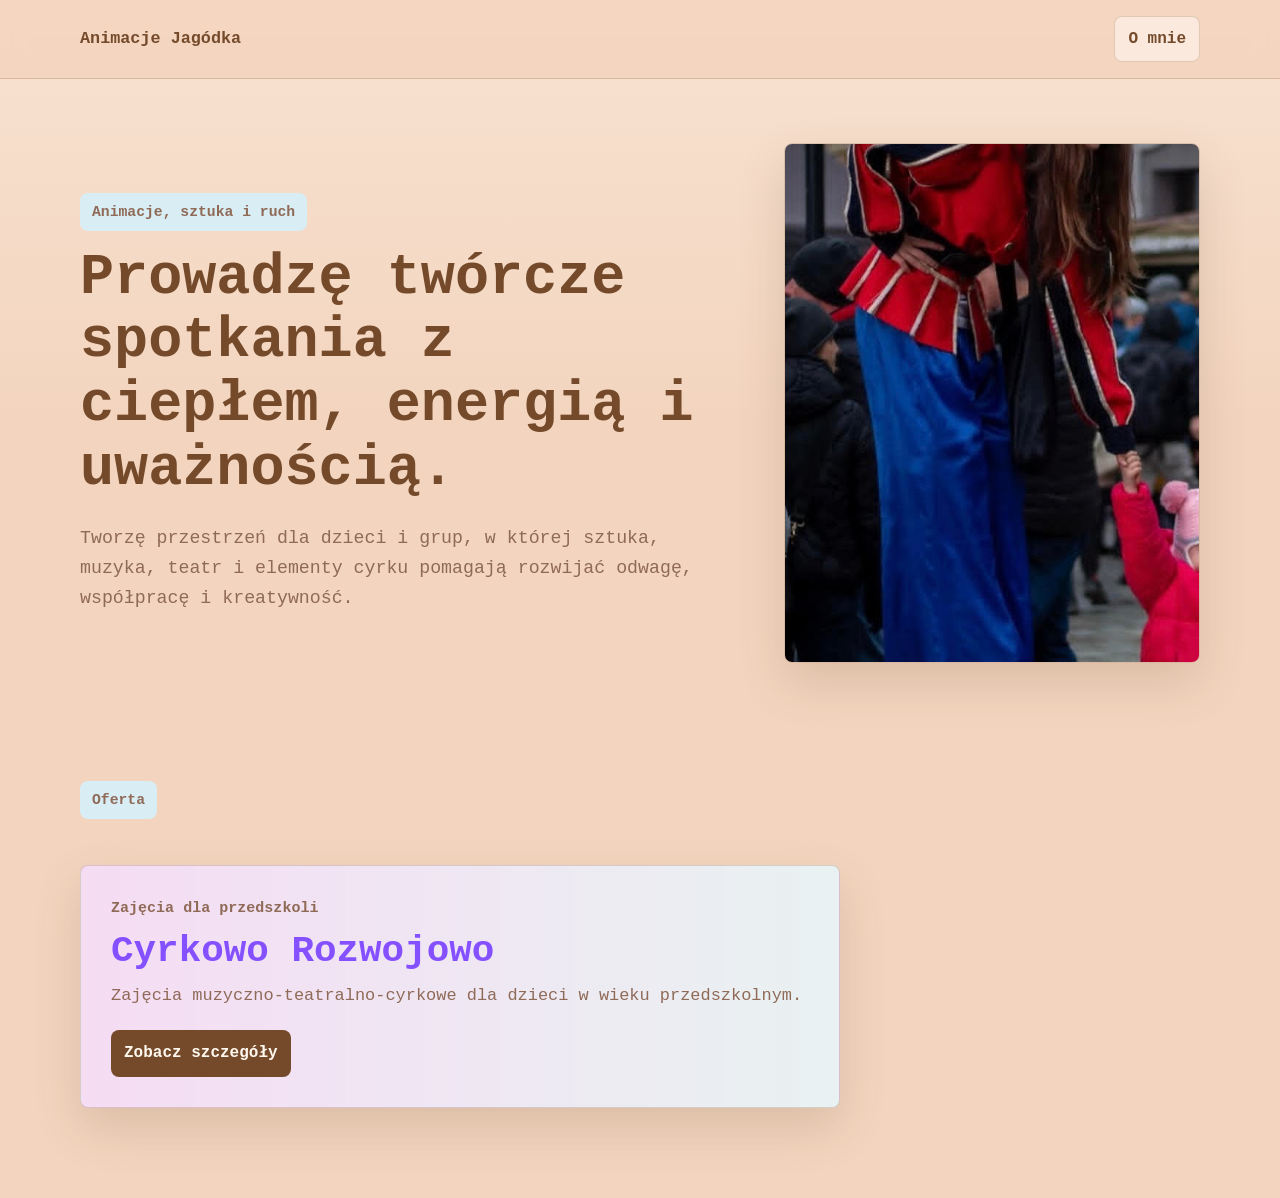
==== index.html @ 951c4614 "wip" ====
<!doctype html>
<html lang="pl">
<head>
  <meta charset="utf-8">
  <meta name="viewport" content="width=device-width, initial-scale=1">
  <title>Animacje Jagódka</title>
  <meta name="description" content="Animacje Jagódka - twórcze animacje, warsztaty arteterapeutyczne i zajęcia Cyrkowo Rozwojowo dla przedszkoli.">
  <link rel="stylesheet" href="css/styles.css">
</head>
<body>
  <header class="site-header">
    <div class="navbar">
      <a class="brand" href="index.html" aria-label="Strona główna Animacje Jagódka">
        <span class="brand-name">Animacje Jagódka</span>
      </a>
      <a class="header-contact" href="o-mnie.html">O mnie</a>
    </div>
  </header>

  <main>
    <section class="intro intro--home" aria-labelledby="home-title">
      <div class="intro-copy">
        <p class="kicker">Animacje, sztuka i ruch</p>
        <h1 id="home-title" class="page-title">Prowadzę twórcze spotkania z ciepłem, energią i uważnością.</h1>
        <p class="lead">
          Tworzę przestrzeń dla dzieci i grup, w której sztuka, muzyka, teatr i elementy cyrku pomagają rozwijać odwagę, współpracę i kreatywność.
        </p>
      </div>

      <figure class="intro-media">
        <img src="assets/jagoda-stasienko.jpg" alt="Jagoda Stasieńko podczas animacji na szczudłach">
      </figure>
    </section>

    <section id="oferta" class="section offer-section" aria-labelledby="offer-title">
      <div class="section-heading">
        <p class="kicker">Oferta</p>
      </div>

      <a class="offer-card" href="cyrkowo-rozwojowo.html" aria-label="Przejdź do strony zajęć Cyrkowo Rozwojowo">
        <span class="offer-card-kicker">Zajęcia dla przedszkoli</span>
        <span class="offer-card-title">Cyrkowo Rozwojowo</span>
        <span class="offer-card-copy">Zajęcia muzyczno-teatralno-cyrkowe dla dzieci w wieku przedszkolnym.</span>
        <span class="offer-card-action">Zobacz szczegóły</span>
      </a>
    </section>
  </main>

</body>
</html>
---- css/styles.css ----
:root {
  --bg: #f3d5bf;
  --bg-deeper: #dfbfa5;
  --paper: #fff8ef;
  --paper-soft: #f8e4d5;
  --text: #744a2b;
  --muted: #8f6a57;
  --line: rgba(127, 85, 52, 0.22);
  --blue-soft: #d9edf4;
  --lavender: #efccf6;
  --sage: #e1e9ca;
  --pink: #d94ead;
  --purple: #8550ff;
  --blue: #4e71f5;
  --coral: #eb6a6d;
  --green: #58c736;
  --orange: #ff711d;
  --shadow: 0 20px 48px rgba(95, 61, 38, 0.16);
  --max-width: 1120px;
}

* {
  box-sizing: border-box;
}

html {
  scroll-behavior: smooth;
}

body {
  margin: 0;
  color: var(--text);
  background:
    linear-gradient(180deg, rgba(255, 248, 239, 0.38), rgba(255, 248, 239, 0) 420px),
    var(--bg);
  font-family: "Courier New", "Liberation Mono", "Nimbus Mono PS", monospace;
  line-height: 1.65;
}

a {
  color: inherit;
  text-decoration: none;
}

img {
  display: block;
  max-width: 100%;
}

.site-header {
  position: sticky;
  top: 0;
  z-index: 10;
  background: rgba(243, 213, 191, 0.92);
  border-bottom: 1px solid var(--line);
  backdrop-filter: blur(12px);
}

.navbar {
  width: min(var(--max-width), calc(100% - 40px));
  min-height: 78px;
  margin: 0 auto;
  display: flex;
  align-items: center;
  justify-content: space-between;
  gap: 28px;
}

.brand {
  display: inline-flex;
  align-items: center;
  gap: 12px;
  min-width: 0;
  font-weight: 700;
}

.brand-name {
  font-size: 1.05rem;
  overflow-wrap: anywhere;
}

.header-contact {
  display: inline-flex;
  align-items: center;
  min-height: 42px;
  padding: 9px 13px;
  border: 1px solid var(--line);
  border-radius: 8px;
  background: rgba(255, 248, 239, 0.58);
  color: var(--text);
  font-weight: 700;
}

.header-contact:hover,
.header-contact:focus-visible,
.header-contact[aria-current="page"] {
  background: var(--blue-soft);
}

main {
  overflow: hidden;
}

.intro,
.section {
  width: min(var(--max-width), calc(100% - 40px));
  margin: 0 auto;
}

.intro {
  padding: 64px 0 56px;
  display: grid;
  grid-template-columns: minmax(0, 1fr) minmax(320px, 0.64fr);
  align-items: center;
  gap: 54px;
}

.intro--offer {
  grid-template-columns: minmax(0, 820px);
}

.contact-hero {
  grid-template-columns: minmax(290px, 0.54fr) minmax(0, 1fr);
}

.kicker {
  display: inline-flex;
  margin: 0 0 16px;
  padding: 7px 12px;
  border-radius: 8px;
  background: var(--blue-soft);
  color: var(--muted);
  font-size: 0.92rem;
  font-weight: 700;
}

.page-title,
.section-title {
  margin: 0;
  color: var(--text);
  font-weight: 700;
  line-height: 1.12;
  letter-spacing: 0;
}

.page-title {
  max-width: 780px;
  font-size: 3.55rem;
}

.page-title--color {
  color: var(--purple);
  text-shadow:
    1px 0 0 var(--pink),
    2px 0 0 var(--orange);
}

.section-title {
  max-width: 760px;
  font-size: 2.35rem;
}

.lead {
  max-width: 720px;
  margin: 22px 0 0;
  color: var(--muted);
  font-size: 1.14rem;
}

.intro-media,
.contact-photo {
  margin: 0;
}

.intro-media img,
.contact-photo img {
  width: 100%;
  border: 1px solid var(--line);
  border-radius: 8px;
  box-shadow: var(--shadow);
  object-fit: cover;
}

.intro-media img {
  aspect-ratio: 4 / 5;
  object-position: 50% 42%;
}

.contact-photo img {
  aspect-ratio: 4 / 5;
  object-position: 50% 39%;
}

.section {
  padding: 62px 0;
}

.section-heading {
  margin-bottom: 30px;
}

.section-heading--center {
  text-align: center;
}

.section-heading--center .section-title {
  margin-inline: auto;
}

.quick-facts,
.contact-links {
  display: flex;
  flex-wrap: wrap;
  gap: 10px;
}

.quick-facts span,
.contact-links a,
.contact-links span {
  display: inline-flex;
  align-items: center;
  min-height: 44px;
  padding: 9px 13px;
  border: 1px solid var(--line);
  border-radius: 8px;
  background: rgba(255, 248, 239, 0.62);
  color: var(--text);
  font-weight: 700;
}

.quick-facts {
  margin-top: 24px;
}

.quick-facts span:nth-child(1) {
  background: var(--lavender);
}

.quick-facts span:nth-child(2) {
  background: var(--sage);
}

.quick-facts span:nth-child(3) {
  background: var(--blue-soft);
}

.offer-section {
  padding-bottom: 90px;
}

.offer-card {
  display: grid;
  gap: 10px;
  max-width: 760px;
  margin: 0;
  padding: 30px;
  border: 1px solid var(--line);
  border-radius: 8px;
  background:
    linear-gradient(90deg, rgba(239, 204, 246, 0.62), rgba(217, 237, 244, 0.58)),
    var(--paper);
  box-shadow: var(--shadow);
  transition: transform 160ms ease, box-shadow 160ms ease;
}

.offer-card:hover,
.offer-card:focus-visible {
  transform: translateY(-3px);
  box-shadow: 0 24px 58px rgba(95, 61, 38, 0.2);
}

.offer-card-kicker {
  color: var(--muted);
  font-size: 0.94rem;
  font-weight: 700;
}

.offer-card-title {
  color: var(--purple);
  font-size: 2.35rem;
  font-weight: 700;
  line-height: 1.1;
}

.offer-card-copy {
  color: var(--muted);
  font-size: 1.06rem;
}

.offer-card-action {
  width: max-content;
  max-width: 100%;
  margin-top: 10px;
  padding: 10px 13px;
  border-radius: 8px;
  background: var(--text);
  color: var(--paper);
  font-weight: 700;
}

.program-grid {
  display: grid;
  grid-template-columns: minmax(0, 1fr) minmax(280px, 0.66fr);
  gap: 30px;
}

.feature-list {
  margin: 0;
  padding: 0;
  display: grid;
  grid-template-columns: repeat(2, minmax(0, 1fr));
  gap: 12px;
  list-style: none;
}

.feature-list li {
  min-height: 54px;
  padding: 12px 16px;
  border-radius: 8px;
  background: var(--lavender);
  color: var(--muted);
  font-size: 1.08rem;
  font-weight: 700;
}

.feature-list li:nth-child(2n) {
  background: var(--blue-soft);
}

.feature-list li:nth-child(3n) {
  background: var(--sage);
}

.note-panel {
  padding: 26px;
  border: 1px solid var(--line);
  border-radius: 8px;
  background: rgba(225, 233, 202, 0.78);
}

.note-panel h3 {
  margin: 0 0 12px;
  font-size: 1.45rem;
}

.note-panel p {
  margin: 0;
  color: var(--muted);
}

.benefits-grid {
  display: grid;
  grid-template-columns: repeat(2, minmax(0, 1fr));
  gap: 18px;
}

.benefit-card,
.cv-card {
  border: 1px solid var(--line);
  border-radius: 8px;
  background: rgba(255, 248, 239, 0.64);
  box-shadow: 0 14px 34px rgba(95, 61, 38, 0.08);
}

.benefit-card {
  padding: 24px;
}

.benefit-number {
  width: 38px;
  height: 38px;
  display: inline-flex;
  align-items: center;
  justify-content: center;
  margin-bottom: 14px;
  border-radius: 8px;
  color: #fff;
  background: var(--text);
  font-weight: 700;
}

.benefit-card h3,
.cv-card h3 {
  margin: 0;
  font-size: 1.32rem;
  line-height: 1.25;
}

.benefit-card p {
  margin: 12px 0 0;
  color: var(--muted);
}

.benefit-card--pink .benefit-number {
  background: var(--pink);
}

.benefit-card--purple .benefit-number {
  background: var(--purple);
}

.benefit-card--blue .benefit-number {
  background: var(--blue);
}

.benefit-card--coral .benefit-number {
  background: var(--coral);
}

.benefit-card--green .benefit-number {
  background: var(--green);
}

.benefit-card--orange .benefit-number {
  background: var(--orange);
}

.contact-links {
  margin-top: 26px;
}

.contact-links a,
.contact-links span {
  max-width: 100%;
  overflow-wrap: anywhere;
}

.cv-grid {
  display: grid;
  grid-template-columns: repeat(3, minmax(0, 1fr));
  gap: 18px;
}

.cv-card {
  padding: 24px;
}

.cv-card ul {
  margin: 16px 0 0;
  padding-left: 22px;
  color: var(--muted);
}

.cv-card li + li {
  margin-top: 10px;
}

@media (max-width: 900px) {
  .intro,
  .contact-hero,
  .program-grid,
  .cv-grid {
    grid-template-columns: 1fr;
  }

  .page-title {
    font-size: 2.85rem;
  }

  .section-title {
    font-size: 2rem;
  }

  .intro-media img,
  .contact-photo img {
    max-height: 560px;
  }
}

@media (max-width: 680px) {
  .navbar {
    width: min(var(--max-width), calc(100% - 28px));
    min-height: auto;
    padding: 14px 0;
    align-items: center;
    gap: 12px;
  }

  .intro,
  .section {
    width: min(var(--max-width), calc(100% - 28px));
  }

  .intro {
    padding: 42px 0 38px;
    gap: 28px;
  }

  .section {
    padding: 46px 0;
  }

  .page-title {
    font-size: 2.25rem;
  }

  .section-title,
  .offer-card-title {
    font-size: 1.75rem;
  }

  .lead {
    font-size: 1rem;
  }

  .offer-card,
  .benefit-card,
  .cv-card,
  .note-panel {
    padding: 20px;
  }

  .feature-list,
  .benefits-grid {
    grid-template-columns: 1fr;
  }
}
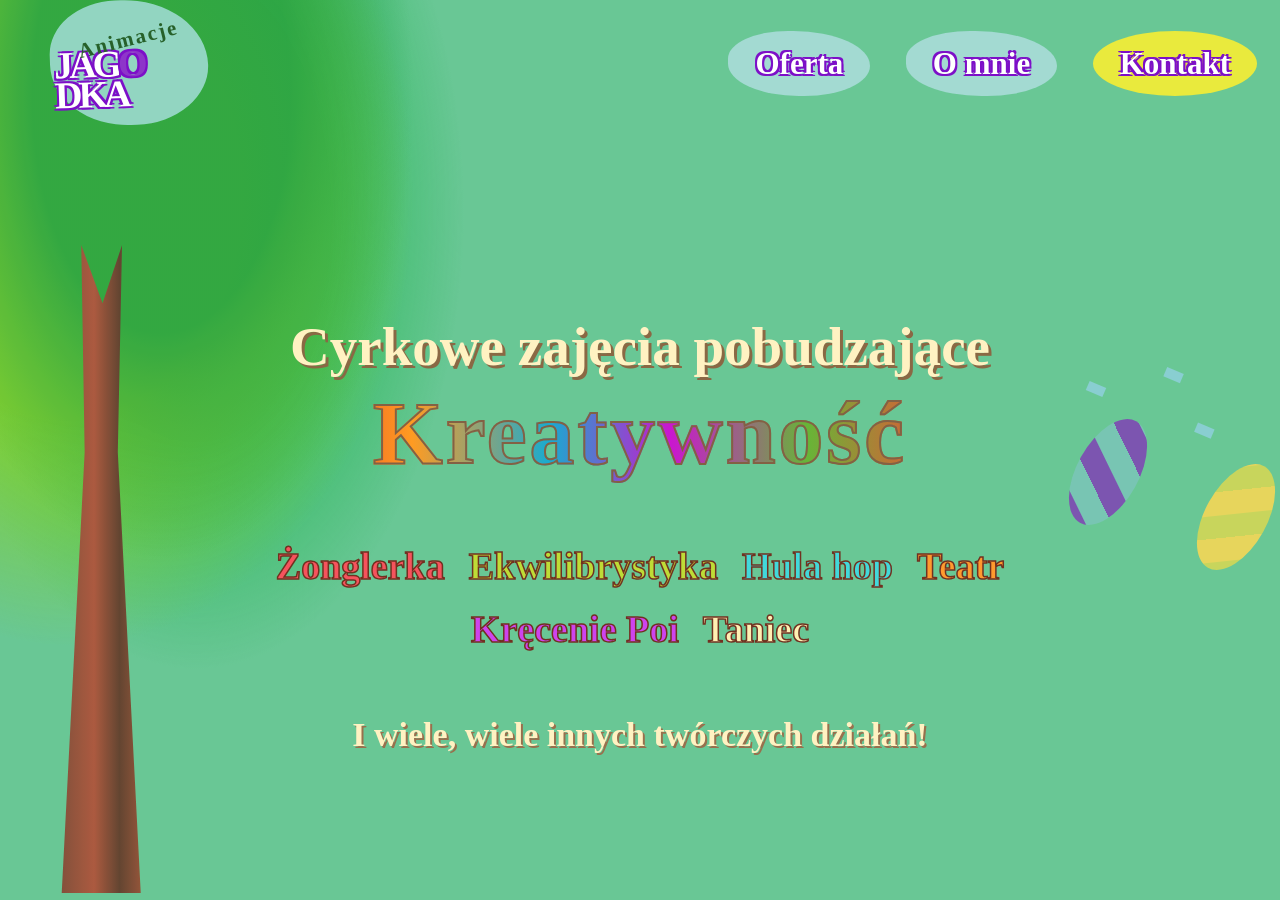
==== commit 3b6eecaa: "updates" ====
--- a/index.html
+++ b/index.html
@@ -1,50 +1,29 @@
 <!doctype html>
 <html lang="pl">
 <head>
-  <meta charset="utf-8">
-  <meta name="viewport" content="width=device-width, initial-scale=1">
-  <title>Animacje Jagódka</title>
-  <meta name="description" content="Animacje Jagódka - twórcze animacje, warsztaty arteterapeutyczne i zajęcia Cyrkowo Rozwojowo dla przedszkoli.">
-  <link rel="stylesheet" href="css/styles.css">
+    <meta charset="utf-8">
+    <meta name="viewport" content="width=device-width,initial-scale=1">
+    <title>Animacje Jagódka</title>
+    <meta name="description" content="Cyrkowe zajęcia pobudzające kreatywność dzieci.">
+    <link rel="stylesheet" href="css/styles.css">
+    <script src="js/site-header.js" defer></script>
 </head>
-<body>
-  <header class="site-header">
-    <div class="navbar">
-      <a class="brand" href="index.html" aria-label="Strona główna Animacje Jagódka">
-        <span class="brand-name">Animacje Jagódka</span>
-      </a>
-      <a class="header-contact" href="o-mnie.html">O mnie</a>
-    </div>
-  </header>
-
-  <main>
-    <section class="intro intro--home" aria-labelledby="home-title">
-      <div class="intro-copy">
-        <p class="kicker">Animacje, sztuka i ruch</p>
-        <h1 id="home-title" class="page-title">Prowadzę twórcze spotkania z ciepłem, energią i uważnością.</h1>
-        <p class="lead">
-          Tworzę przestrzeń dla dzieci i grup, w której sztuka, muzyka, teatr i elementy cyrku pomagają rozwijać odwagę, współpracę i kreatywność.
-        </p>
-      </div>
-
-      <figure class="intro-media">
-        <img src="assets/jagoda-stasienko.jpg" alt="Jagoda Stasieńko podczas animacji na szczudłach">
-      </figure>
-    </section>
-
-    <section id="oferta" class="section offer-section" aria-labelledby="offer-title">
-      <div class="section-heading">
-        <p class="kicker">Oferta</p>
-      </div>
-
-      <a class="offer-card" href="cyrkowo-rozwojowo.html" aria-label="Przejdź do strony zajęć Cyrkowo Rozwojowo">
-        <span class="offer-card-kicker">Zajęcia dla przedszkoli</span>
-        <span class="offer-card-title">Cyrkowo Rozwojowo</span>
-        <span class="offer-card-copy">Zajęcia muzyczno-teatralno-cyrkowe dla dzieci w wieku przedszkolnym.</span>
-        <span class="offer-card-action">Zobacz szczegóły</span>
-      </a>
-    </section>
-  </main>
-
+<body class="home-page">
+<site-header current="home"></site-header>
+<main class="home-hero">
+    <div class="tree" aria-hidden="true"><span></span></div>
+    <div class="home-copy"><p class="home-eyebrow">Cyrkowe zajęcia pobudzające</p>
+        <h1>Kreatywność</h1>
+        <ul class="home-skills" aria-label="Przykładowe aktywności">
+            <li>Żonglerka</li>
+            <li>Ekwilibrystyka</li>
+            <li>Hula hop</li>
+            <li>Teatr</li>
+            <li>Kręcenie Poi</li>
+            <li>Taniec</li>
+        </ul>
+        <p class="home-more">I wiele, wiele innych twórczych działań!</p></div>
+    <div class="juggling" aria-hidden="true"><i></i><i></i><b></b></div>
+</main>
 </body>
 </html>
--- a/css/styles.css
+++ b/css/styles.css
@@ -1,517 +1,9 @@
-:root {
-  --bg: #f3d5bf;
-  --bg-deeper: #dfbfa5;
-  --paper: #fff8ef;
-  --paper-soft: #f8e4d5;
-  --text: #744a2b;
-  --muted: #8f6a57;
-  --line: rgba(127, 85, 52, 0.22);
-  --blue-soft: #d9edf4;
-  --lavender: #efccf6;
-  --sage: #e1e9ca;
-  --pink: #d94ead;
-  --purple: #8550ff;
-  --blue: #4e71f5;
-  --coral: #eb6a6d;
-  --green: #58c736;
-  --orange: #ff711d;
-  --shadow: 0 20px 48px rgba(95, 61, 38, 0.16);
-  --max-width: 1120px;
-}
-
-* {
-  box-sizing: border-box;
-}
-
-html {
-  scroll-behavior: smooth;
-}
-
-body {
-  margin: 0;
-  color: var(--text);
-  background:
-    linear-gradient(180deg, rgba(255, 248, 239, 0.38), rgba(255, 248, 239, 0) 420px),
-    var(--bg);
-  font-family: "Courier New", "Liberation Mono", "Nimbus Mono PS", monospace;
-  line-height: 1.65;
-}
-
-a {
-  color: inherit;
-  text-decoration: none;
-}
-
-img {
-  display: block;
-  max-width: 100%;
-}
-
-.site-header {
-  position: sticky;
-  top: 0;
-  z-index: 10;
-  background: rgba(243, 213, 191, 0.92);
-  border-bottom: 1px solid var(--line);
-  backdrop-filter: blur(12px);
-}
-
-.navbar {
-  width: min(var(--max-width), calc(100% - 40px));
-  min-height: 78px;
-  margin: 0 auto;
-  display: flex;
-  align-items: center;
-  justify-content: space-between;
-  gap: 28px;
-}
-
-.brand {
-  display: inline-flex;
-  align-items: center;
-  gap: 12px;
-  min-width: 0;
-  font-weight: 700;
-}
-
-.brand-name {
-  font-size: 1.05rem;
-  overflow-wrap: anywhere;
-}
-
-.header-contact {
-  display: inline-flex;
-  align-items: center;
-  min-height: 42px;
-  padding: 9px 13px;
-  border: 1px solid var(--line);
-  border-radius: 8px;
-  background: rgba(255, 248, 239, 0.58);
-  color: var(--text);
-  font-weight: 700;
-}
-
-.header-contact:hover,
-.header-contact:focus-visible,
-.header-contact[aria-current="page"] {
-  background: var(--blue-soft);
-}
-
-main {
-  overflow: hidden;
-}
-
-.intro,
-.section {
-  width: min(var(--max-width), calc(100% - 40px));
-  margin: 0 auto;
-}
-
-.intro {
-  padding: 64px 0 56px;
-  display: grid;
-  grid-template-columns: minmax(0, 1fr) minmax(320px, 0.64fr);
-  align-items: center;
-  gap: 54px;
-}
-
-.intro--offer {
-  grid-template-columns: minmax(0, 820px);
-}
-
-.contact-hero {
-  grid-template-columns: minmax(290px, 0.54fr) minmax(0, 1fr);
-}
-
-.kicker {
-  display: inline-flex;
-  margin: 0 0 16px;
-  padding: 7px 12px;
-  border-radius: 8px;
-  background: var(--blue-soft);
-  color: var(--muted);
-  font-size: 0.92rem;
-  font-weight: 700;
-}
-
-.page-title,
-.section-title {
-  margin: 0;
-  color: var(--text);
-  font-weight: 700;
-  line-height: 1.12;
-  letter-spacing: 0;
-}
-
-.page-title {
-  max-width: 780px;
-  font-size: 3.55rem;
-}
-
-.page-title--color {
-  color: var(--purple);
-  text-shadow:
-    1px 0 0 var(--pink),
-    2px 0 0 var(--orange);
-}
-
-.section-title {
-  max-width: 760px;
-  font-size: 2.35rem;
-}
-
-.lead {
-  max-width: 720px;
-  margin: 22px 0 0;
-  color: var(--muted);
-  font-size: 1.14rem;
-}
-
-.intro-media,
-.contact-photo {
-  margin: 0;
-}
-
-.intro-media img,
-.contact-photo img {
-  width: 100%;
-  border: 1px solid var(--line);
-  border-radius: 8px;
-  box-shadow: var(--shadow);
-  object-fit: cover;
-}
-
-.intro-media img {
-  aspect-ratio: 4 / 5;
-  object-position: 50% 42%;
-}
-
-.contact-photo img {
-  aspect-ratio: 4 / 5;
-  object-position: 50% 39%;
-}
-
-.section {
-  padding: 62px 0;
-}
-
-.section-heading {
-  margin-bottom: 30px;
-}
-
-.section-heading--center {
-  text-align: center;
-}
-
-.section-heading--center .section-title {
-  margin-inline: auto;
-}
-
-.quick-facts,
-.contact-links {
-  display: flex;
-  flex-wrap: wrap;
-  gap: 10px;
-}
-
-.quick-facts span,
-.contact-links a,
-.contact-links span {
-  display: inline-flex;
-  align-items: center;
-  min-height: 44px;
-  padding: 9px 13px;
-  border: 1px solid var(--line);
-  border-radius: 8px;
-  background: rgba(255, 248, 239, 0.62);
-  color: var(--text);
-  font-weight: 700;
-}
-
-.quick-facts {
-  margin-top: 24px;
-}
-
-.quick-facts span:nth-child(1) {
-  background: var(--lavender);
-}
-
-.quick-facts span:nth-child(2) {
-  background: var(--sage);
-}
-
-.quick-facts span:nth-child(3) {
-  background: var(--blue-soft);
-}
-
-.offer-section {
-  padding-bottom: 90px;
-}
-
-.offer-card {
-  display: grid;
-  gap: 10px;
-  max-width: 760px;
-  margin: 0;
-  padding: 30px;
-  border: 1px solid var(--line);
-  border-radius: 8px;
-  background:
-    linear-gradient(90deg, rgba(239, 204, 246, 0.62), rgba(217, 237, 244, 0.58)),
-    var(--paper);
-  box-shadow: var(--shadow);
-  transition: transform 160ms ease, box-shadow 160ms ease;
-}
-
-.offer-card:hover,
-.offer-card:focus-visible {
-  transform: translateY(-3px);
-  box-shadow: 0 24px 58px rgba(95, 61, 38, 0.2);
-}
-
-.offer-card-kicker {
-  color: var(--muted);
-  font-size: 0.94rem;
-  font-weight: 700;
-}
-
-.offer-card-title {
-  color: var(--purple);
-  font-size: 2.35rem;
-  font-weight: 700;
-  line-height: 1.1;
-}
-
-.offer-card-copy {
-  color: var(--muted);
-  font-size: 1.06rem;
-}
-
-.offer-card-action {
-  width: max-content;
-  max-width: 100%;
-  margin-top: 10px;
-  padding: 10px 13px;
-  border-radius: 8px;
-  background: var(--text);
-  color: var(--paper);
-  font-weight: 700;
-}
-
-.program-grid {
-  display: grid;
-  grid-template-columns: minmax(0, 1fr) minmax(280px, 0.66fr);
-  gap: 30px;
-}
-
-.feature-list {
-  margin: 0;
-  padding: 0;
-  display: grid;
-  grid-template-columns: repeat(2, minmax(0, 1fr));
-  gap: 12px;
-  list-style: none;
-}
-
-.feature-list li {
-  min-height: 54px;
-  padding: 12px 16px;
-  border-radius: 8px;
-  background: var(--lavender);
-  color: var(--muted);
-  font-size: 1.08rem;
-  font-weight: 700;
-}
-
-.feature-list li:nth-child(2n) {
-  background: var(--blue-soft);
-}
-
-.feature-list li:nth-child(3n) {
-  background: var(--sage);
-}
-
-.note-panel {
-  padding: 26px;
-  border: 1px solid var(--line);
-  border-radius: 8px;
-  background: rgba(225, 233, 202, 0.78);
-}
-
-.note-panel h3 {
-  margin: 0 0 12px;
-  font-size: 1.45rem;
-}
-
-.note-panel p {
-  margin: 0;
-  color: var(--muted);
-}
-
-.benefits-grid {
-  display: grid;
-  grid-template-columns: repeat(2, minmax(0, 1fr));
-  gap: 18px;
-}
-
-.benefit-card,
-.cv-card {
-  border: 1px solid var(--line);
-  border-radius: 8px;
-  background: rgba(255, 248, 239, 0.64);
-  box-shadow: 0 14px 34px rgba(95, 61, 38, 0.08);
-}
-
-.benefit-card {
-  padding: 24px;
-}
-
-.benefit-number {
-  width: 38px;
-  height: 38px;
-  display: inline-flex;
-  align-items: center;
-  justify-content: center;
-  margin-bottom: 14px;
-  border-radius: 8px;
-  color: #fff;
-  background: var(--text);
-  font-weight: 700;
-}
-
-.benefit-card h3,
-.cv-card h3 {
-  margin: 0;
-  font-size: 1.32rem;
-  line-height: 1.25;
-}
-
-.benefit-card p {
-  margin: 12px 0 0;
-  color: var(--muted);
-}
-
-.benefit-card--pink .benefit-number {
-  background: var(--pink);
-}
-
-.benefit-card--purple .benefit-number {
-  background: var(--purple);
-}
-
-.benefit-card--blue .benefit-number {
-  background: var(--blue);
-}
-
-.benefit-card--coral .benefit-number {
-  background: var(--coral);
-}
-
-.benefit-card--green .benefit-number {
-  background: var(--green);
-}
-
-.benefit-card--orange .benefit-number {
-  background: var(--orange);
-}
-
-.contact-links {
-  margin-top: 26px;
-}
-
-.contact-links a,
-.contact-links span {
-  max-width: 100%;
-  overflow-wrap: anywhere;
-}
-
-.cv-grid {
-  display: grid;
-  grid-template-columns: repeat(3, minmax(0, 1fr));
-  gap: 18px;
-}
-
-.cv-card {
-  padding: 24px;
-}
-
-.cv-card ul {
-  margin: 16px 0 0;
-  padding-left: 22px;
-  color: var(--muted);
-}
-
-.cv-card li + li {
-  margin-top: 10px;
-}
-
-@media (max-width: 900px) {
-  .intro,
-  .contact-hero,
-  .program-grid,
-  .cv-grid {
-    grid-template-columns: 1fr;
-  }
-
-  .page-title {
-    font-size: 2.85rem;
-  }
-
-  .section-title {
-    font-size: 2rem;
-  }
-
-  .intro-media img,
-  .contact-photo img {
-    max-height: 560px;
-  }
-}
-
-@media (max-width: 680px) {
-  .navbar {
-    width: min(var(--max-width), calc(100% - 28px));
-    min-height: auto;
-    padding: 14px 0;
-    align-items: center;
-    gap: 12px;
-  }
-
-  .intro,
-  .section {
-    width: min(var(--max-width), calc(100% - 28px));
-  }
-
-  .intro {
-    padding: 42px 0 38px;
-    gap: 28px;
-  }
-
-  .section {
-    padding: 46px 0;
-  }
-
-  .page-title {
-    font-size: 2.25rem;
-  }
-
-  .section-title,
-  .offer-card-title {
-    font-size: 1.75rem;
-  }
-
-  .lead {
-    font-size: 1rem;
-  }
-
-  .offer-card,
-  .benefit-card,
-  .cv-card,
-  .note-panel {
-    padding: 20px;
-  }
-
-  .feature-list,
-  .benefits-grid {
-    grid-template-columns: 1fr;
-  }
-}
+:root{--green:#69c795;--orange:#ffc263;--red:#ef4a2f;--cream:#fff2c2;--purple:#7d0fc8;--blue:#167ebd;--ink:#5b351d}*{box-sizing:border-box}html{scroll-behavior:smooth}body{margin:0;font-family:"Comic Sans MS","Comic Sans",cursive;color:#fff;background:var(--green)}a{color:inherit;text-decoration:none}
+.site-header{position:absolute;inset:0 0 auto;z-index:5;height:150px;pointer-events:none}.navbar{width:min(1180px,100% - 32px);margin:auto;display:flex;justify-content:space-between;align-items:flex-start;gap:40px;pointer-events:auto}.brand{width:158px;height:125px;padding:25px 4px 10px;display:flex;flex-direction:column;align-items:center;justify-content:center;border-radius:44% 56% 48% 52%;background:rgba(168,224,221,.82);color:#fff;font:700 38px/.8 "Comic Sans MS",cursive;letter-spacing:-4px;text-shadow:-2px -2px 0 var(--purple),2px -2px 0 var(--purple),-2px 2px 0 var(--purple),2px 2px 0 var(--purple);transform:rotate(-2deg)}.brand-small{color:#27612a;font-size:21px;letter-spacing:2px;text-shadow:none;transform:rotate(-12deg)}.brand>span:last-child>span{display:inline-block;color:#8d36c9}.nav-links{display:flex;gap:clamp(34px,7vw,92px);padding-top:48px}.nav-links a{position:relative;z-index:0;color:#fff;font-size:31px;font-weight:700;line-height:1;text-shadow:-2px -2px 0 var(--purple),2px -2px 0 var(--purple),-2px 2px 0 var(--purple),2px 2px 0 var(--purple)}.nav-links a:before{content:"";position:absolute;z-index:-1;inset:-17px -27px;background:#addddd;opacity:.85;border-radius:44% 56% 48% 52%}.nav-links a:last-child:before{background:#fff02e;border-radius:50%}.nav-links a[aria-current=page]{color:#fff59b}
+.home-hero{position:relative;min-height:100vh;overflow:hidden;padding-top:280px}.home-copy{position:relative;z-index:2;width:min(760px,100% - 260px);margin:0 auto;text-align:center}.home-eyebrow{margin:34px 0 4px;color:var(--cream);font-size:clamp(32px,4.3vw,58px);line-height:1.2;font-weight:700;text-shadow:3px 3px #8a6844}.home-copy h1{margin:0;font-size:clamp(55px,7vw,92px);line-height:1.1;letter-spacing:3px;background:linear-gradient(90deg,#e84426 5%,#ff9b22 20%,#19abd0 38%,#ca16d0 54%,#67b537 72%,#f04c35 90%);-webkit-background-clip:text;color:transparent;-webkit-text-stroke:2px #836144}.home-skills{margin:63px auto 0;padding:0;display:flex;flex-wrap:wrap;justify-content:center;gap:22px 24px;list-style:none;font-size:clamp(23px,3vw,38px);line-height:1.1;font-weight:700}.home-skills li{color:#f6535d;-webkit-text-stroke:1.5px #713120}.home-skills li:nth-child(2){color:#bedc36}.home-skills li:nth-child(3){color:#42d8da}.home-skills li:nth-child(4){color:#ff9a2e}.home-skills li:nth-child(5){color:#ce43ee}.home-skills li:nth-child(6){color:#fff0b3}.home-more{margin:65px 0 30px;color:var(--cream);font-size:clamp(21px,2.7vw,34px);font-weight:700;text-shadow:2px 2px #98704d}.tree{position:absolute;inset:-40px auto 0 0;width:45%;height:100%;background:radial-gradient(ellipse at 28% 15%,rgba(31,157,60,.85) 0 22%,transparent 43%),radial-gradient(ellipse at 12% 26%,#85d126 0 24%,transparent 48%),radial-gradient(ellipse at 34% 28%,#2eb85b 0 25%,transparent 50%);opacity:.9}.tree span{position:absolute;left:60px;top:285px;width:85px;height:72%;background:linear-gradient(90deg,#854432,#b44f37 40%,#633827 70%,#a24c32);clip-path:polygon(25% 0,50% 9%,73% 0,68% 32%,95% 100%,2% 100%,29% 32%)}.juggling{position:absolute;right:1%;top:46%;width:190px;height:260px}.juggling i{position:absolute;width:62px;height:116px;border-radius:50%;background:repeating-linear-gradient(35deg,#7c55b0 0 22px,#78c5b3 23px 46px);transform:rotate(29deg)}.juggling i:nth-child(2){right:0;top:45px;background:repeating-linear-gradient(-35deg,#c8d55c 0 22px,#e7d55c 23px 46px)}.juggling b{position:absolute;width:18px;height:10px;background:#89ced1;transform:rotate(23deg);top:-30px;left:10px;box-shadow:66px -43px 0 #89ced1,116px -4px 0 #89ced1}
+.about-layout{min-height:100vh;display:grid;grid-template-columns:41% 59%;background:var(--red)}.about-photo{min-height:100vh;background:url('../assets/jagoda-stasienko.jpg') center/cover no-repeat}.about-copy{min-height:100vh;padding:55px max(38px,8vw) 45px;display:flex;flex-direction:column;align-items:center;justify-content:center;text-align:center}.about-copy h1,.contact-content h1{margin:0 0 24px;color:#fff;font-size:clamp(35px,5vw,55px);text-shadow:-2px -2px 0 #173f8e,2px -2px 0 #173f8e,-2px 2px 0 #173f8e,2px 2px 0 #173f8e}.about-copy p{max-width:590px;margin:0;font-size:clamp(18px,2vw,27px);font-weight:700;line-height:1.47}.doodles{position:relative;overflow:hidden}.doodles:before,.doodles:after{content:"◎";position:absolute;color:rgba(167,222,230,.85);font-size:92px;line-height:1}.doodles:before{top:12px;right:7px;transform:rotate(18deg)}.doodles:after{left:7px;bottom:4px;color:rgba(255,176,132,.7);transform:rotate(-18deg)}
+.offer-page,.contact-page{background:var(--orange)}.offer-content{max-width:700px;min-height:100vh;margin:auto;padding:42px 13px 30px;text-align:center}.offer-heading p{margin:0;color:#fff;font-size:28px;line-height:.9;text-shadow:-1.5px -1.5px var(--purple),1.5px 1.5px var(--purple)}.offer-heading p span{font-size:22px}.offer-heading h1{margin:38px 0 30px;color:#f78a90;font-size:36px;font-weight:400;letter-spacing:2px;-webkit-text-stroke:1.5px var(--purple)}.offer-details h2,.benefits>h2{margin:23px 0 2px;color:var(--purple);font-size:23px;text-align:left}.offer-details p{margin:0;font-size:17px;font-weight:700;line-height:1.45}.benefits{margin:35px -13px -30px;padding:1px 13px 20px;background:rgba(255,190,85,.75)}.benefits>h3{margin:7px 0 17px;color:#2678dc;font-size:35px;text-align:left;-webkit-text-stroke:1px var(--purple)}.benefits>h3 span{color:#ff6689}.benefits>p{margin:0 auto 26px;max-width:640px;font-size:16px;font-weight:700;line-height:1.45}.benefits ol{margin:0;padding:0;list-style:none;counter-reset:points;text-align:left}.benefits li{counter-increment:points;margin:0 0 18px}.benefits h4{display:inline-block;margin:0;padding:1px 5px;border-radius:4px;background:#e756a5;color:#fff;font-size:17px;line-height:1.2}.benefits h4:before{content:counter(points) ". "}.benefits li:nth-child(2) h4{background:#7852ef}.benefits li:nth-child(3) h4{background:#4f77f2}.benefits li:nth-child(4) h4{background:#e76e89}.benefits li:nth-child(5) h4{background:#2bb6cc}.benefits li p{margin:8px 20px 0;color:#79512d;font-size:14px;font-weight:700;text-align:center}
+.contact-content{position:relative;min-height:100vh;padding:110px max(9vw,35px)}.contact-content h1{width:max-content;margin:0 0 48px;font-size:54px}.contact-content address{display:grid;gap:25px;font:normal 700 clamp(20px,3vw,31px)/1.2 Arial,sans-serif;color:#111}.contact-content address a{width:max-content;max-width:75%;text-shadow:1px 1px #fff}.contact-content address span{color:#fff;font:44px/.5 "Comic Sans MS",cursive;text-shadow:1px 1px #4ebadb;vertical-align:-6px}.flowers{position:absolute;right:8%;bottom:13%;width:160px;height:135px;border-bottom:13px solid #73bf10;transform:rotate(8deg)}.flowers i{position:absolute;bottom:0;left:45px;width:11px;height:90px;background:#71c20a;transform:rotate(-16deg)}.flowers i:before{content:"✿";position:absolute;top:-40px;left:-28px;color:#c64d59;font:68px/1 sans-serif}.flowers i:last-child{left:104px;height:68px;transform:rotate(14deg)}.flowers i:last-child:before{color:#d65ecf;font-size:50px}
+@media (min-width:701px){.about-page .site-header,.offer-page .site-header,.contact-page .site-header{position:fixed;transform:translateY(-200px);transition:transform .2s}.about-page .site-header:focus-within,.offer-page .site-header:focus-within,.contact-page .site-header:focus-within{transform:none}}
+@media (max-width:700px){.site-header{position:relative;height:auto;background:rgba(76,177,126,.95)}.navbar{width:100%;padding:8px 12px;align-items:center}.brand{width:auto;height:auto;padding:0;background:none;border-radius:0;font-size:22px;line-height:1;letter-spacing:-2px}.brand-small{display:none}.nav-links{gap:15px;padding:0}.nav-links a{font-size:17px;text-shadow:-1px -1px 0 var(--purple),1px 1px 0 var(--purple)}.nav-links a:before{display:none}.home-hero{min-height:calc(100vh - 50px);padding-top:170px}.home-copy{width:calc(100% - 34px)}.home-skills{margin-top:42px}.home-more{margin-top:48px}.tree{width:55%;opacity:.48}.tree span{left:18px;top:230px;width:58px}.juggling{opacity:.5;right:-80px}.about-layout{grid-template-columns:41% 59%;min-height:calc(100vh - 50px)}.about-photo,.about-copy{min-height:calc(100vh - 50px)}.about-copy{padding:30px 18px}.about-copy h1{margin-bottom:18px}.about-copy p{font-size:clamp(13px,3.2vw,20px)}.offer-content{padding-top:20px}.contact-content{min-height:calc(100vh - 50px);padding-top:55px}.contact-content address a{max-width:100%}}
+@media (max-width:460px){.navbar{gap:8px}.nav-links{gap:9px}.nav-links a{font-size:14px}.about-layout{display:block}.about-photo{min-height:74vh;background-position:center}.about-copy{min-height:auto;padding:40px 24px 50px}.about-copy p{font-size:17px}.offer-heading h1{font-size:29px}.offer-details h2,.benefits>h2{font-size:19px}.offer-details p{font-size:14px}.benefits>h3{font-size:27px}.contact-content{padding-inline:22px}.contact-content h1{font-size:43px}.contact-content address{font-size:18px}.flowers{opacity:.75;right:4%;bottom:10%}}
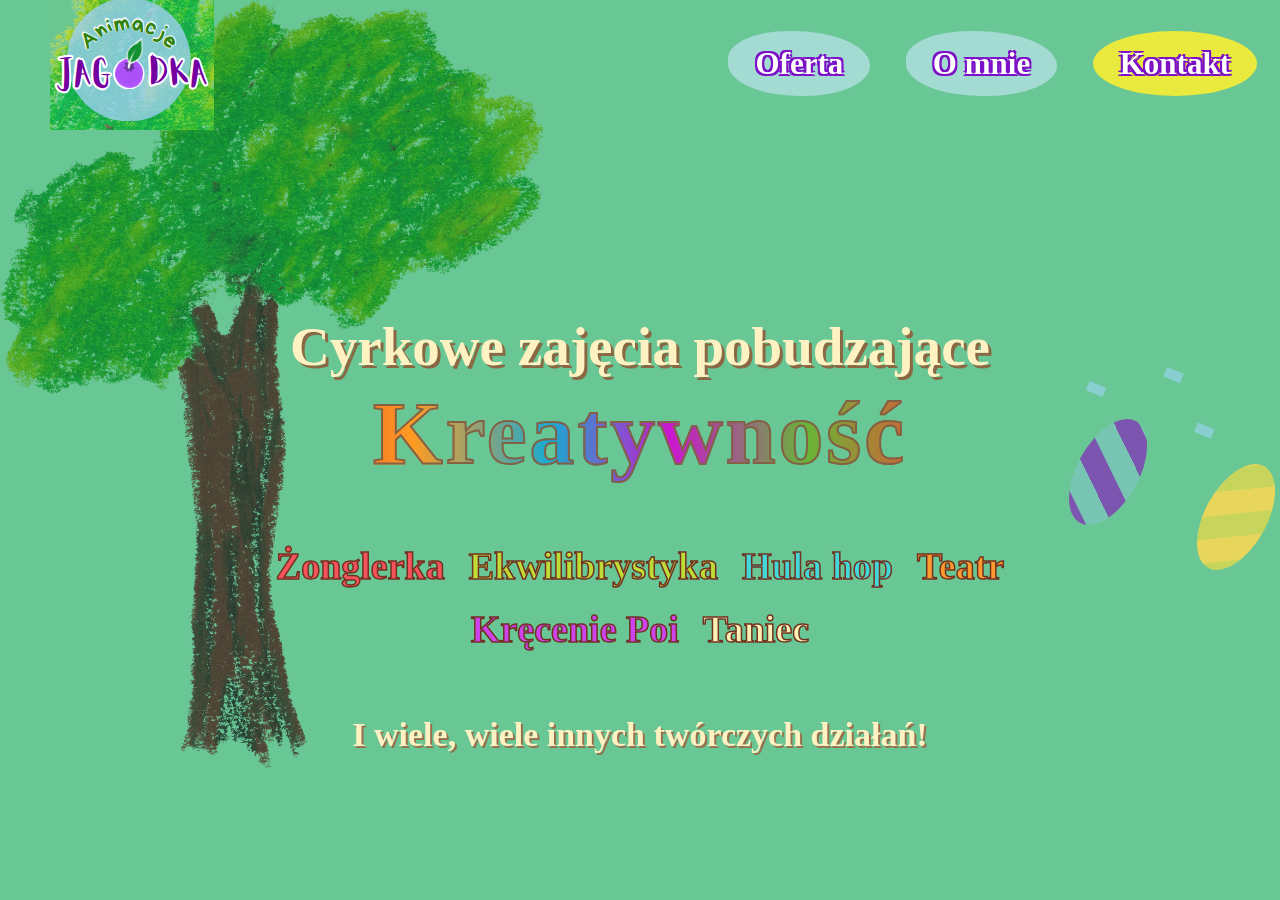
==== commit eae2c503: "wip" ====
--- a/index.html
+++ b/index.html
@@ -11,7 +11,7 @@
 <body class="home-page">
 <site-header current="home"></site-header>
 <main class="home-hero">
-    <div class="tree" aria-hidden="true"><span></span></div>
+    <img class="tree" src="assets/tree-index.png" alt="" aria-hidden="true">
     <div class="home-copy"><p class="home-eyebrow">Cyrkowe zajęcia pobudzające</p>
         <h1>Kreatywność</h1>
         <ul class="home-skills" aria-label="Przykładowe aktywności">
--- a/css/styles.css
+++ b/css/styles.css
@@ -1,9 +1,8 @@
 :root{--green:#69c795;--orange:#ffc263;--red:#ef4a2f;--cream:#fff2c2;--purple:#7d0fc8;--blue:#167ebd;--ink:#5b351d}*{box-sizing:border-box}html{scroll-behavior:smooth}body{margin:0;font-family:"Comic Sans MS","Comic Sans",cursive;color:#fff;background:var(--green)}a{color:inherit;text-decoration:none}
-.site-header{position:absolute;inset:0 0 auto;z-index:5;height:150px;pointer-events:none}.navbar{width:min(1180px,100% - 32px);margin:auto;display:flex;justify-content:space-between;align-items:flex-start;gap:40px;pointer-events:auto}.brand{width:158px;height:125px;padding:25px 4px 10px;display:flex;flex-direction:column;align-items:center;justify-content:center;border-radius:44% 56% 48% 52%;background:rgba(168,224,221,.82);color:#fff;font:700 38px/.8 "Comic Sans MS",cursive;letter-spacing:-4px;text-shadow:-2px -2px 0 var(--purple),2px -2px 0 var(--purple),-2px 2px 0 var(--purple),2px 2px 0 var(--purple);transform:rotate(-2deg)}.brand-small{color:#27612a;font-size:21px;letter-spacing:2px;text-shadow:none;transform:rotate(-12deg)}.brand>span:last-child>span{display:inline-block;color:#8d36c9}.nav-links{display:flex;gap:clamp(34px,7vw,92px);padding-top:48px}.nav-links a{position:relative;z-index:0;color:#fff;font-size:31px;font-weight:700;line-height:1;text-shadow:-2px -2px 0 var(--purple),2px -2px 0 var(--purple),-2px 2px 0 var(--purple),2px 2px 0 var(--purple)}.nav-links a:before{content:"";position:absolute;z-index:-1;inset:-17px -27px;background:#addddd;opacity:.85;border-radius:44% 56% 48% 52%}.nav-links a:last-child:before{background:#fff02e;border-radius:50%}.nav-links a[aria-current=page]{color:#fff59b}
-.home-hero{position:relative;min-height:100vh;overflow:hidden;padding-top:280px}.home-copy{position:relative;z-index:2;width:min(760px,100% - 260px);margin:0 auto;text-align:center}.home-eyebrow{margin:34px 0 4px;color:var(--cream);font-size:clamp(32px,4.3vw,58px);line-height:1.2;font-weight:700;text-shadow:3px 3px #8a6844}.home-copy h1{margin:0;font-size:clamp(55px,7vw,92px);line-height:1.1;letter-spacing:3px;background:linear-gradient(90deg,#e84426 5%,#ff9b22 20%,#19abd0 38%,#ca16d0 54%,#67b537 72%,#f04c35 90%);-webkit-background-clip:text;color:transparent;-webkit-text-stroke:2px #836144}.home-skills{margin:63px auto 0;padding:0;display:flex;flex-wrap:wrap;justify-content:center;gap:22px 24px;list-style:none;font-size:clamp(23px,3vw,38px);line-height:1.1;font-weight:700}.home-skills li{color:#f6535d;-webkit-text-stroke:1.5px #713120}.home-skills li:nth-child(2){color:#bedc36}.home-skills li:nth-child(3){color:#42d8da}.home-skills li:nth-child(4){color:#ff9a2e}.home-skills li:nth-child(5){color:#ce43ee}.home-skills li:nth-child(6){color:#fff0b3}.home-more{margin:65px 0 30px;color:var(--cream);font-size:clamp(21px,2.7vw,34px);font-weight:700;text-shadow:2px 2px #98704d}.tree{position:absolute;inset:-40px auto 0 0;width:45%;height:100%;background:radial-gradient(ellipse at 28% 15%,rgba(31,157,60,.85) 0 22%,transparent 43%),radial-gradient(ellipse at 12% 26%,#85d126 0 24%,transparent 48%),radial-gradient(ellipse at 34% 28%,#2eb85b 0 25%,transparent 50%);opacity:.9}.tree span{position:absolute;left:60px;top:285px;width:85px;height:72%;background:linear-gradient(90deg,#854432,#b44f37 40%,#633827 70%,#a24c32);clip-path:polygon(25% 0,50% 9%,73% 0,68% 32%,95% 100%,2% 100%,29% 32%)}.juggling{position:absolute;right:1%;top:46%;width:190px;height:260px}.juggling i{position:absolute;width:62px;height:116px;border-radius:50%;background:repeating-linear-gradient(35deg,#7c55b0 0 22px,#78c5b3 23px 46px);transform:rotate(29deg)}.juggling i:nth-child(2){right:0;top:45px;background:repeating-linear-gradient(-35deg,#c8d55c 0 22px,#e7d55c 23px 46px)}.juggling b{position:absolute;width:18px;height:10px;background:#89ced1;transform:rotate(23deg);top:-30px;left:10px;box-shadow:66px -43px 0 #89ced1,116px -4px 0 #89ced1}
+.site-header{position:relative;z-index:5;height:150px;background:var(--green);pointer-events:none}.home-page .site-header{position:absolute;inset:0 0 auto;background:transparent}.navbar{width:min(1180px,100% - 32px);margin:auto;display:flex;justify-content:space-between;align-items:flex-start;gap:40px;pointer-events:auto}.brand{display:block;width:164px;height:130px}.brand img{display:block;width:100%;height:100%;object-fit:contain}.nav-links{display:flex;gap:clamp(34px,7vw,92px);padding-top:48px}.nav-links a{position:relative;z-index:0;color:#fff;font-size:31px;font-weight:700;line-height:1;text-shadow:-2px -2px 0 var(--purple),2px -2px 0 var(--purple),-2px 2px 0 var(--purple),2px 2px 0 var(--purple)}.nav-links a:before{content:"";position:absolute;z-index:-1;inset:-17px -27px;background:#addddd;opacity:.85;border-radius:44% 56% 48% 52%}.nav-links a:last-child:before{background:#fff02e;border-radius:50%}.nav-links a[aria-current=page]{color:#fff59b}
+.home-hero{position:relative;min-height:100vh;overflow:hidden;padding-top:280px}.home-copy{position:relative;z-index:2;width:min(760px,100% - 260px);margin:0 auto;text-align:center}.home-eyebrow{margin:34px 0 4px;color:var(--cream);font-size:clamp(32px,4.3vw,58px);line-height:1.2;font-weight:700;text-shadow:3px 3px #8a6844}.home-copy h1{margin:0;font-size:clamp(55px,7vw,92px);line-height:1.1;letter-spacing:3px;background:linear-gradient(90deg,#e84426 5%,#ff9b22 20%,#19abd0 38%,#ca16d0 54%,#67b537 72%,#f04c35 90%);-webkit-background-clip:text;color:transparent;-webkit-text-stroke:2px #836144}.home-skills{margin:63px auto 0;padding:0;display:flex;flex-wrap:wrap;justify-content:center;gap:22px 24px;list-style:none;font-size:clamp(23px,3vw,38px);line-height:1.1;font-weight:700}.home-skills li{color:#f6535d;-webkit-text-stroke:1.5px #713120}.home-skills li:nth-child(2){color:#bedc36}.home-skills li:nth-child(3){color:#42d8da}.home-skills li:nth-child(4){color:#ff9a2e}.home-skills li:nth-child(5){color:#ce43ee}.home-skills li:nth-child(6){color:#fff0b3}.home-more{margin:65px 0 30px;color:var(--cream);font-size:clamp(21px,2.7vw,34px);font-weight:700;text-shadow:2px 2px #98704d}.tree{position:absolute;z-index:1;left:0;top:0;width:min(48vw,543px);height:auto;mix-blend-mode:multiply}.juggling{position:absolute;right:1%;top:46%;width:190px;height:260px}.juggling i{position:absolute;width:62px;height:116px;border-radius:50%;background:repeating-linear-gradient(35deg,#7c55b0 0 22px,#78c5b3 23px 46px);transform:rotate(29deg)}.juggling i:nth-child(2){right:0;top:45px;background:repeating-linear-gradient(-35deg,#c8d55c 0 22px,#e7d55c 23px 46px)}.juggling b{position:absolute;width:18px;height:10px;background:#89ced1;transform:rotate(23deg);top:-30px;left:10px;box-shadow:66px -43px 0 #89ced1,116px -4px 0 #89ced1}
 .about-layout{min-height:100vh;display:grid;grid-template-columns:41% 59%;background:var(--red)}.about-photo{min-height:100vh;background:url('../assets/jagoda-stasienko.jpg') center/cover no-repeat}.about-copy{min-height:100vh;padding:55px max(38px,8vw) 45px;display:flex;flex-direction:column;align-items:center;justify-content:center;text-align:center}.about-copy h1,.contact-content h1{margin:0 0 24px;color:#fff;font-size:clamp(35px,5vw,55px);text-shadow:-2px -2px 0 #173f8e,2px -2px 0 #173f8e,-2px 2px 0 #173f8e,2px 2px 0 #173f8e}.about-copy p{max-width:590px;margin:0;font-size:clamp(18px,2vw,27px);font-weight:700;line-height:1.47}.doodles{position:relative;overflow:hidden}.doodles:before,.doodles:after{content:"◎";position:absolute;color:rgba(167,222,230,.85);font-size:92px;line-height:1}.doodles:before{top:12px;right:7px;transform:rotate(18deg)}.doodles:after{left:7px;bottom:4px;color:rgba(255,176,132,.7);transform:rotate(-18deg)}
 .offer-page,.contact-page{background:var(--orange)}.offer-content{max-width:700px;min-height:100vh;margin:auto;padding:42px 13px 30px;text-align:center}.offer-heading p{margin:0;color:#fff;font-size:28px;line-height:.9;text-shadow:-1.5px -1.5px var(--purple),1.5px 1.5px var(--purple)}.offer-heading p span{font-size:22px}.offer-heading h1{margin:38px 0 30px;color:#f78a90;font-size:36px;font-weight:400;letter-spacing:2px;-webkit-text-stroke:1.5px var(--purple)}.offer-details h2,.benefits>h2{margin:23px 0 2px;color:var(--purple);font-size:23px;text-align:left}.offer-details p{margin:0;font-size:17px;font-weight:700;line-height:1.45}.benefits{margin:35px -13px -30px;padding:1px 13px 20px;background:rgba(255,190,85,.75)}.benefits>h3{margin:7px 0 17px;color:#2678dc;font-size:35px;text-align:left;-webkit-text-stroke:1px var(--purple)}.benefits>h3 span{color:#ff6689}.benefits>p{margin:0 auto 26px;max-width:640px;font-size:16px;font-weight:700;line-height:1.45}.benefits ol{margin:0;padding:0;list-style:none;counter-reset:points;text-align:left}.benefits li{counter-increment:points;margin:0 0 18px}.benefits h4{display:inline-block;margin:0;padding:1px 5px;border-radius:4px;background:#e756a5;color:#fff;font-size:17px;line-height:1.2}.benefits h4:before{content:counter(points) ". "}.benefits li:nth-child(2) h4{background:#7852ef}.benefits li:nth-child(3) h4{background:#4f77f2}.benefits li:nth-child(4) h4{background:#e76e89}.benefits li:nth-child(5) h4{background:#2bb6cc}.benefits li p{margin:8px 20px 0;color:#79512d;font-size:14px;font-weight:700;text-align:center}
 .contact-content{position:relative;min-height:100vh;padding:110px max(9vw,35px)}.contact-content h1{width:max-content;margin:0 0 48px;font-size:54px}.contact-content address{display:grid;gap:25px;font:normal 700 clamp(20px,3vw,31px)/1.2 Arial,sans-serif;color:#111}.contact-content address a{width:max-content;max-width:75%;text-shadow:1px 1px #fff}.contact-content address span{color:#fff;font:44px/.5 "Comic Sans MS",cursive;text-shadow:1px 1px #4ebadb;vertical-align:-6px}.flowers{position:absolute;right:8%;bottom:13%;width:160px;height:135px;border-bottom:13px solid #73bf10;transform:rotate(8deg)}.flowers i{position:absolute;bottom:0;left:45px;width:11px;height:90px;background:#71c20a;transform:rotate(-16deg)}.flowers i:before{content:"✿";position:absolute;top:-40px;left:-28px;color:#c64d59;font:68px/1 sans-serif}.flowers i:last-child{left:104px;height:68px;transform:rotate(14deg)}.flowers i:last-child:before{color:#d65ecf;font-size:50px}
-@media (min-width:701px){.about-page .site-header,.offer-page .site-header,.contact-page .site-header{position:fixed;transform:translateY(-200px);transition:transform .2s}.about-page .site-header:focus-within,.offer-page .site-header:focus-within,.contact-page .site-header:focus-within{transform:none}}
-@media (max-width:700px){.site-header{position:relative;height:auto;background:rgba(76,177,126,.95)}.navbar{width:100%;padding:8px 12px;align-items:center}.brand{width:auto;height:auto;padding:0;background:none;border-radius:0;font-size:22px;line-height:1;letter-spacing:-2px}.brand-small{display:none}.nav-links{gap:15px;padding:0}.nav-links a{font-size:17px;text-shadow:-1px -1px 0 var(--purple),1px 1px 0 var(--purple)}.nav-links a:before{display:none}.home-hero{min-height:calc(100vh - 50px);padding-top:170px}.home-copy{width:calc(100% - 34px)}.home-skills{margin-top:42px}.home-more{margin-top:48px}.tree{width:55%;opacity:.48}.tree span{left:18px;top:230px;width:58px}.juggling{opacity:.5;right:-80px}.about-layout{grid-template-columns:41% 59%;min-height:calc(100vh - 50px)}.about-photo,.about-copy{min-height:calc(100vh - 50px)}.about-copy{padding:30px 18px}.about-copy h1{margin-bottom:18px}.about-copy p{font-size:clamp(13px,3.2vw,20px)}.offer-content{padding-top:20px}.contact-content{min-height:calc(100vh - 50px);padding-top:55px}.contact-content address a{max-width:100%}}
+@media (max-width:700px){.site-header{position:relative;height:81px;background:rgba(76,177,126,.95)}.home-page .site-header{height:81px}.navbar{width:100%;padding:8px 12px;align-items:center}.brand{width:82px;height:65px}.nav-links{gap:15px;padding:0}.nav-links a{font-size:17px;text-shadow:-1px -1px 0 var(--purple),1px 1px 0 var(--purple)}.nav-links a:before{display:none}.home-hero{min-height:100vh;padding-top:170px}.home-copy{width:calc(100% - 34px)}.home-skills{margin-top:42px}.home-more{margin-top:48px}.tree{width:55%;opacity:.72}.juggling{opacity:.5;right:-80px}.about-layout{grid-template-columns:41% 59%;min-height:calc(100vh - 81px)}.about-photo,.about-copy{min-height:calc(100vh - 81px)}.about-copy{padding:30px 18px}.about-copy h1{margin-bottom:18px}.about-copy p{font-size:clamp(13px,3.2vw,20px)}.offer-content{padding-top:20px}.contact-content{min-height:calc(100vh - 81px);padding-top:55px}.contact-content address a{max-width:100%}}
 @media (max-width:460px){.navbar{gap:8px}.nav-links{gap:9px}.nav-links a{font-size:14px}.about-layout{display:block}.about-photo{min-height:74vh;background-position:center}.about-copy{min-height:auto;padding:40px 24px 50px}.about-copy p{font-size:17px}.offer-heading h1{font-size:29px}.offer-details h2,.benefits>h2{font-size:19px}.offer-details p{font-size:14px}.benefits>h3{font-size:27px}.contact-content{padding-inline:22px}.contact-content h1{font-size:43px}.contact-content address{font-size:18px}.flowers{opacity:.75;right:4%;bottom:10%}}
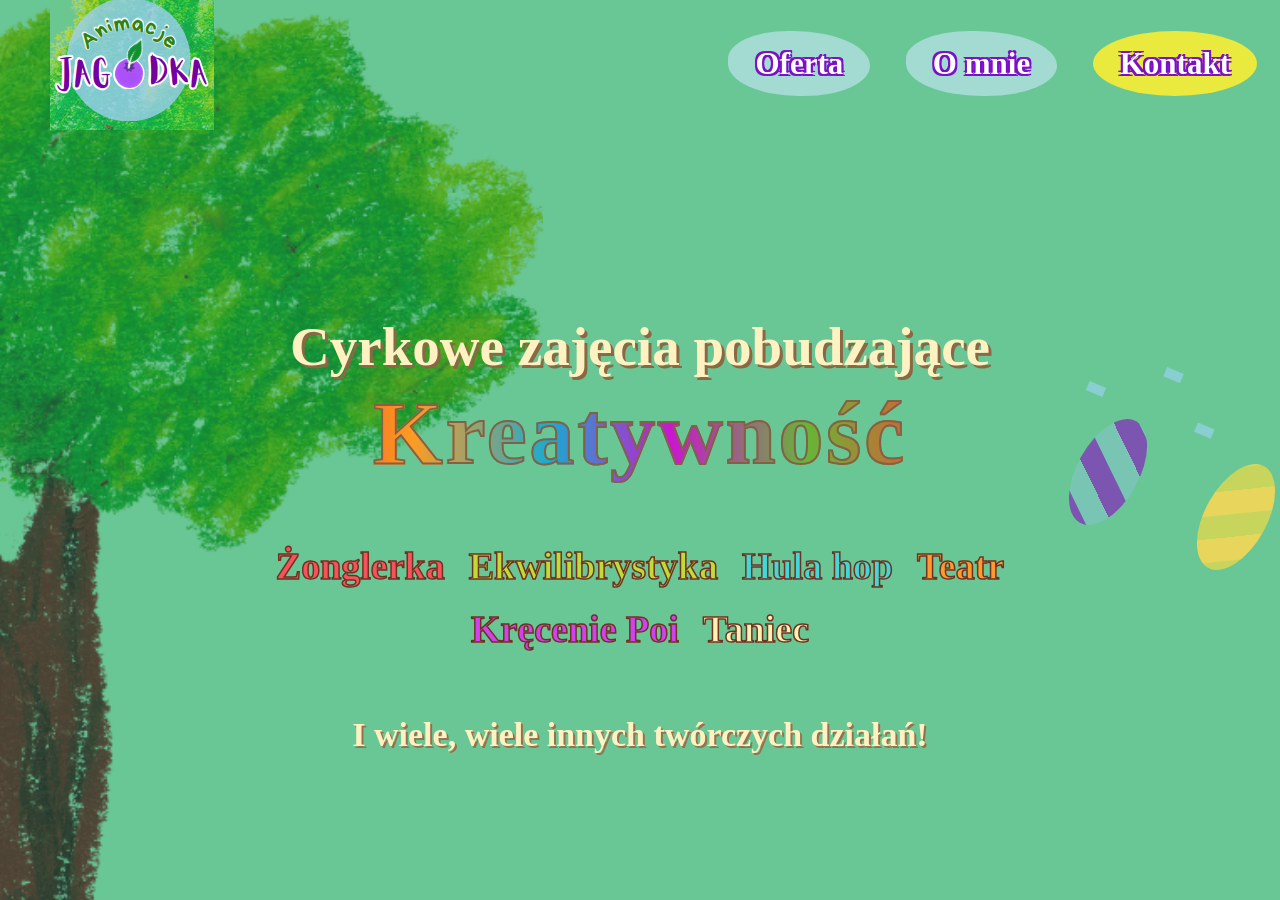
==== commit fde02a0b: "wip" ====
--- a/index.html
+++ b/index.html
@@ -6,10 +6,20 @@
     <title>Animacje Jagódka</title>
     <meta name="description" content="Cyrkowe zajęcia pobudzające kreatywność dzieci.">
     <link rel="stylesheet" href="css/styles.css">
-    <script src="js/site-header.js" defer></script>
 </head>
 <body class="home-page">
-<site-header current="home"></site-header>
+<header class="site-header">
+    <nav class="navbar" aria-label="Główna nawigacja">
+        <a class="brand" href="index.html" aria-label="Animacje Jagódka — strona główna">
+            <img src="assets/logo.png" alt="Animacje Jagódka">
+        </a>
+        <div class="nav-links">
+            <a href="cyrkowo-rozwojowo.html">Oferta</a>
+            <a href="o-mnie.html">O mnie</a>
+            <a href="kontakt.html">Kontakt</a>
+        </div>
+    </nav>
+</header>
 <main class="home-hero">
     <img class="tree" src="assets/tree-index.png" alt="" aria-hidden="true">
     <div class="home-copy"><p class="home-eyebrow">Cyrkowe zajęcia pobudzające</p>
--- a/css/styles.css
+++ b/css/styles.css
@@ -1,8 +1,656 @@
-:root{--green:#69c795;--orange:#ffc263;--red:#ef4a2f;--cream:#fff2c2;--purple:#7d0fc8;--blue:#167ebd;--ink:#5b351d}*{box-sizing:border-box}html{scroll-behavior:smooth}body{margin:0;font-family:"Comic Sans MS","Comic Sans",cursive;color:#fff;background:var(--green)}a{color:inherit;text-decoration:none}
-.site-header{position:relative;z-index:5;height:150px;background:var(--green);pointer-events:none}.home-page .site-header{position:absolute;inset:0 0 auto;background:transparent}.navbar{width:min(1180px,100% - 32px);margin:auto;display:flex;justify-content:space-between;align-items:flex-start;gap:40px;pointer-events:auto}.brand{display:block;width:164px;height:130px}.brand img{display:block;width:100%;height:100%;object-fit:contain}.nav-links{display:flex;gap:clamp(34px,7vw,92px);padding-top:48px}.nav-links a{position:relative;z-index:0;color:#fff;font-size:31px;font-weight:700;line-height:1;text-shadow:-2px -2px 0 var(--purple),2px -2px 0 var(--purple),-2px 2px 0 var(--purple),2px 2px 0 var(--purple)}.nav-links a:before{content:"";position:absolute;z-index:-1;inset:-17px -27px;background:#addddd;opacity:.85;border-radius:44% 56% 48% 52%}.nav-links a:last-child:before{background:#fff02e;border-radius:50%}.nav-links a[aria-current=page]{color:#fff59b}
-.home-hero{position:relative;min-height:100vh;overflow:hidden;padding-top:280px}.home-copy{position:relative;z-index:2;width:min(760px,100% - 260px);margin:0 auto;text-align:center}.home-eyebrow{margin:34px 0 4px;color:var(--cream);font-size:clamp(32px,4.3vw,58px);line-height:1.2;font-weight:700;text-shadow:3px 3px #8a6844}.home-copy h1{margin:0;font-size:clamp(55px,7vw,92px);line-height:1.1;letter-spacing:3px;background:linear-gradient(90deg,#e84426 5%,#ff9b22 20%,#19abd0 38%,#ca16d0 54%,#67b537 72%,#f04c35 90%);-webkit-background-clip:text;color:transparent;-webkit-text-stroke:2px #836144}.home-skills{margin:63px auto 0;padding:0;display:flex;flex-wrap:wrap;justify-content:center;gap:22px 24px;list-style:none;font-size:clamp(23px,3vw,38px);line-height:1.1;font-weight:700}.home-skills li{color:#f6535d;-webkit-text-stroke:1.5px #713120}.home-skills li:nth-child(2){color:#bedc36}.home-skills li:nth-child(3){color:#42d8da}.home-skills li:nth-child(4){color:#ff9a2e}.home-skills li:nth-child(5){color:#ce43ee}.home-skills li:nth-child(6){color:#fff0b3}.home-more{margin:65px 0 30px;color:var(--cream);font-size:clamp(21px,2.7vw,34px);font-weight:700;text-shadow:2px 2px #98704d}.tree{position:absolute;z-index:1;left:0;top:0;width:min(48vw,543px);height:auto;mix-blend-mode:multiply}.juggling{position:absolute;right:1%;top:46%;width:190px;height:260px}.juggling i{position:absolute;width:62px;height:116px;border-radius:50%;background:repeating-linear-gradient(35deg,#7c55b0 0 22px,#78c5b3 23px 46px);transform:rotate(29deg)}.juggling i:nth-child(2){right:0;top:45px;background:repeating-linear-gradient(-35deg,#c8d55c 0 22px,#e7d55c 23px 46px)}.juggling b{position:absolute;width:18px;height:10px;background:#89ced1;transform:rotate(23deg);top:-30px;left:10px;box-shadow:66px -43px 0 #89ced1,116px -4px 0 #89ced1}
-.about-layout{min-height:100vh;display:grid;grid-template-columns:41% 59%;background:var(--red)}.about-photo{min-height:100vh;background:url('../assets/jagoda-stasienko.jpg') center/cover no-repeat}.about-copy{min-height:100vh;padding:55px max(38px,8vw) 45px;display:flex;flex-direction:column;align-items:center;justify-content:center;text-align:center}.about-copy h1,.contact-content h1{margin:0 0 24px;color:#fff;font-size:clamp(35px,5vw,55px);text-shadow:-2px -2px 0 #173f8e,2px -2px 0 #173f8e,-2px 2px 0 #173f8e,2px 2px 0 #173f8e}.about-copy p{max-width:590px;margin:0;font-size:clamp(18px,2vw,27px);font-weight:700;line-height:1.47}.doodles{position:relative;overflow:hidden}.doodles:before,.doodles:after{content:"◎";position:absolute;color:rgba(167,222,230,.85);font-size:92px;line-height:1}.doodles:before{top:12px;right:7px;transform:rotate(18deg)}.doodles:after{left:7px;bottom:4px;color:rgba(255,176,132,.7);transform:rotate(-18deg)}
-.offer-page,.contact-page{background:var(--orange)}.offer-content{max-width:700px;min-height:100vh;margin:auto;padding:42px 13px 30px;text-align:center}.offer-heading p{margin:0;color:#fff;font-size:28px;line-height:.9;text-shadow:-1.5px -1.5px var(--purple),1.5px 1.5px var(--purple)}.offer-heading p span{font-size:22px}.offer-heading h1{margin:38px 0 30px;color:#f78a90;font-size:36px;font-weight:400;letter-spacing:2px;-webkit-text-stroke:1.5px var(--purple)}.offer-details h2,.benefits>h2{margin:23px 0 2px;color:var(--purple);font-size:23px;text-align:left}.offer-details p{margin:0;font-size:17px;font-weight:700;line-height:1.45}.benefits{margin:35px -13px -30px;padding:1px 13px 20px;background:rgba(255,190,85,.75)}.benefits>h3{margin:7px 0 17px;color:#2678dc;font-size:35px;text-align:left;-webkit-text-stroke:1px var(--purple)}.benefits>h3 span{color:#ff6689}.benefits>p{margin:0 auto 26px;max-width:640px;font-size:16px;font-weight:700;line-height:1.45}.benefits ol{margin:0;padding:0;list-style:none;counter-reset:points;text-align:left}.benefits li{counter-increment:points;margin:0 0 18px}.benefits h4{display:inline-block;margin:0;padding:1px 5px;border-radius:4px;background:#e756a5;color:#fff;font-size:17px;line-height:1.2}.benefits h4:before{content:counter(points) ". "}.benefits li:nth-child(2) h4{background:#7852ef}.benefits li:nth-child(3) h4{background:#4f77f2}.benefits li:nth-child(4) h4{background:#e76e89}.benefits li:nth-child(5) h4{background:#2bb6cc}.benefits li p{margin:8px 20px 0;color:#79512d;font-size:14px;font-weight:700;text-align:center}
-.contact-content{position:relative;min-height:100vh;padding:110px max(9vw,35px)}.contact-content h1{width:max-content;margin:0 0 48px;font-size:54px}.contact-content address{display:grid;gap:25px;font:normal 700 clamp(20px,3vw,31px)/1.2 Arial,sans-serif;color:#111}.contact-content address a{width:max-content;max-width:75%;text-shadow:1px 1px #fff}.contact-content address span{color:#fff;font:44px/.5 "Comic Sans MS",cursive;text-shadow:1px 1px #4ebadb;vertical-align:-6px}.flowers{position:absolute;right:8%;bottom:13%;width:160px;height:135px;border-bottom:13px solid #73bf10;transform:rotate(8deg)}.flowers i{position:absolute;bottom:0;left:45px;width:11px;height:90px;background:#71c20a;transform:rotate(-16deg)}.flowers i:before{content:"✿";position:absolute;top:-40px;left:-28px;color:#c64d59;font:68px/1 sans-serif}.flowers i:last-child{left:104px;height:68px;transform:rotate(14deg)}.flowers i:last-child:before{color:#d65ecf;font-size:50px}
-@media (max-width:700px){.site-header{position:relative;height:81px;background:rgba(76,177,126,.95)}.home-page .site-header{height:81px}.navbar{width:100%;padding:8px 12px;align-items:center}.brand{width:82px;height:65px}.nav-links{gap:15px;padding:0}.nav-links a{font-size:17px;text-shadow:-1px -1px 0 var(--purple),1px 1px 0 var(--purple)}.nav-links a:before{display:none}.home-hero{min-height:100vh;padding-top:170px}.home-copy{width:calc(100% - 34px)}.home-skills{margin-top:42px}.home-more{margin-top:48px}.tree{width:55%;opacity:.72}.juggling{opacity:.5;right:-80px}.about-layout{grid-template-columns:41% 59%;min-height:calc(100vh - 81px)}.about-photo,.about-copy{min-height:calc(100vh - 81px)}.about-copy{padding:30px 18px}.about-copy h1{margin-bottom:18px}.about-copy p{font-size:clamp(13px,3.2vw,20px)}.offer-content{padding-top:20px}.contact-content{min-height:calc(100vh - 81px);padding-top:55px}.contact-content address a{max-width:100%}}
-@media (max-width:460px){.navbar{gap:8px}.nav-links{gap:9px}.nav-links a{font-size:14px}.about-layout{display:block}.about-photo{min-height:74vh;background-position:center}.about-copy{min-height:auto;padding:40px 24px 50px}.about-copy p{font-size:17px}.offer-heading h1{font-size:29px}.offer-details h2,.benefits>h2{font-size:19px}.offer-details p{font-size:14px}.benefits>h3{font-size:27px}.contact-content{padding-inline:22px}.contact-content h1{font-size:43px}.contact-content address{font-size:18px}.flowers{opacity:.75;right:4%;bottom:10%}}
+:root {
+    --green: #69c795;
+    --orange: #ffc263;
+    --red: #ef4a2f;
+    --cream: #fff2c2;
+    --purple: #7d0fc8;
+    --blue: #167ebd;
+    --ink: #5b351d
+}
+
+* {
+    box-sizing: border-box
+}
+
+html {
+    scroll-behavior: smooth
+}
+
+body {
+    margin: 0;
+    font-family: "Comic Sans MS", "Comic Sans", cursive;
+    color: #fff;
+    background: var(--green)
+}
+
+a {
+    color: inherit;
+    text-decoration: none
+}
+
+.site-header {
+    position: relative;
+    z-index: 5;
+    height: 150px;
+    background: var(--green);
+    pointer-events: none
+}
+
+.home-page .site-header {
+    position: absolute;
+    inset: 0 0 auto;
+    background: transparent
+}
+
+.navbar {
+    width: min(1180px, 100% - 32px);
+    margin: auto;
+    display: flex;
+    justify-content: space-between;
+    align-items: flex-start;
+    gap: 40px;
+    pointer-events: auto
+}
+
+.brand {
+    display: block;
+    width: 164px;
+    height: 130px
+}
+
+.brand img {
+    display: block;
+    width: 100%;
+    height: 100%;
+    object-fit: contain
+}
+
+.nav-links {
+    display: flex;
+    gap: clamp(34px, 7vw, 92px);
+    padding-top: 48px
+}
+
+.nav-links a {
+    position: relative;
+    z-index: 0;
+    color: #fff;
+    font-size: 31px;
+    font-weight: 700;
+    line-height: 1;
+    text-shadow: -2px -2px 0 var(--purple), 2px -2px 0 var(--purple), -2px 2px 0 var(--purple), 2px 2px 0 var(--purple)
+}
+
+.nav-links a:before {
+    content: "";
+    position: absolute;
+    z-index: -1;
+    inset: -17px -27px;
+    background: #addddd;
+    opacity: .85;
+    border-radius: 44% 56% 48% 52%
+}
+
+.nav-links a:last-child:before {
+    background: #fff02e;
+    border-radius: 50%
+}
+
+.nav-links a[aria-current=page] {
+    color: #fff59b
+}
+
+.home-hero {
+    position: relative;
+    min-height: 100vh;
+    overflow: hidden;
+    padding-top: 280px
+}
+
+.home-copy {
+    position: relative;
+    z-index: 2;
+    width: min(760px, 100% - 260px);
+    margin: 0 auto;
+    text-align: center
+}
+
+.home-eyebrow {
+    margin: 34px 0 4px;
+    color: var(--cream);
+    font-size: clamp(32px, 4.3vw, 58px);
+    line-height: 1.2;
+    font-weight: 700;
+    text-shadow: 3px 3px #8a6844
+}
+
+.home-copy h1 {
+    margin: 0;
+    font-size: clamp(55px, 7vw, 92px);
+    line-height: 1.1;
+    letter-spacing: 3px;
+    background: linear-gradient(90deg, #e84426 5%, #ff9b22 20%, #19abd0 38%, #ca16d0 54%, #67b537 72%, #f04c35 90%);
+    -webkit-background-clip: text;
+    color: transparent;
+    -webkit-text-stroke: 2px #836144
+}
+
+.home-skills {
+    margin: 63px auto 0;
+    padding: 0;
+    display: flex;
+    flex-wrap: wrap;
+    justify-content: center;
+    gap: 22px 24px;
+    list-style: none;
+    font-size: clamp(23px, 3vw, 38px);
+    line-height: 1.1;
+    font-weight: 700
+}
+
+.home-skills li {
+    color: #f6535d;
+    -webkit-text-stroke: 1.5px #713120
+}
+
+.home-skills li:nth-child(2) {
+    color: #bedc36
+}
+
+.home-skills li:nth-child(3) {
+    color: #42d8da
+}
+
+.home-skills li:nth-child(4) {
+    color: #ff9a2e
+}
+
+.home-skills li:nth-child(5) {
+    color: #ce43ee
+}
+
+.home-skills li:nth-child(6) {
+    color: #fff0b3
+}
+
+.home-more {
+    margin: 65px 0 30px;
+    color: var(--cream);
+    font-size: clamp(21px, 2.7vw, 34px);
+    font-weight: 700;
+    text-shadow: 2px 2px #98704d
+}
+
+.tree {
+    position: absolute;
+    z-index: 1;
+    left: 0;
+    top: 0;
+    width: min(48vw, 543px);
+    height: auto;
+    mix-blend-mode: multiply
+}
+
+.juggling {
+    position: absolute;
+    right: 1%;
+    top: 46%;
+    width: 190px;
+    height: 260px
+}
+
+.juggling i {
+    position: absolute;
+    width: 62px;
+    height: 116px;
+    border-radius: 50%;
+    background: repeating-linear-gradient(35deg, #7c55b0 0 22px, #78c5b3 23px 46px);
+    transform: rotate(29deg)
+}
+
+.juggling i:nth-child(2) {
+    right: 0;
+    top: 45px;
+    background: repeating-linear-gradient(-35deg, #c8d55c 0 22px, #e7d55c 23px 46px)
+}
+
+.juggling b {
+    position: absolute;
+    width: 18px;
+    height: 10px;
+    background: #89ced1;
+    transform: rotate(23deg);
+    top: -30px;
+    left: 10px;
+    box-shadow: 66px -43px 0 #89ced1, 116px -4px 0 #89ced1
+}
+
+.about-layout {
+    min-height: 100vh;
+    display: grid;
+    grid-template-columns:41% 59%;
+    background: var(--red)
+}
+
+.about-photo {
+    min-height: 100vh;
+    background: url('../assets/jagoda-stasienko.jpg') center/cover no-repeat
+}
+
+.about-copy {
+    min-height: 100vh;
+    padding: 55px max(38px, 8vw) 45px;
+    display: flex;
+    flex-direction: column;
+    align-items: center;
+    justify-content: center;
+    text-align: center
+}
+
+.about-copy h1, .contact-content h1 {
+    margin: 0 0 24px;
+    color: #fff;
+    font-size: clamp(35px, 5vw, 55px);
+    text-shadow: -2px -2px 0 #173f8e, 2px -2px 0 #173f8e, -2px 2px 0 #173f8e, 2px 2px 0 #173f8e
+}
+
+.about-copy p {
+    max-width: 590px;
+    margin: 0;
+    font-size: clamp(18px, 2vw, 27px);
+    font-weight: 700;
+    line-height: 1.47
+}
+
+.doodles {
+    position: relative;
+    overflow: hidden
+}
+
+.doodles:before, .doodles:after {
+    content: "◎";
+    position: absolute;
+    color: rgba(167, 222, 230, .85);
+    font-size: 92px;
+    line-height: 1
+}
+
+.doodles:before {
+    top: 12px;
+    right: 7px;
+    transform: rotate(18deg)
+}
+
+.doodles:after {
+    left: 7px;
+    bottom: 4px;
+    color: rgba(255, 176, 132, .7);
+    transform: rotate(-18deg)
+}
+
+.offer-page, .contact-page {
+    background: var(--orange)
+}
+
+.offer-content {
+    max-width: 700px;
+    min-height: 100vh;
+    margin: auto;
+    padding: 42px 13px 30px;
+    text-align: center
+}
+
+.offer-heading p {
+    margin: 0;
+    color: #fff;
+    font-size: 28px;
+    line-height: .9;
+    text-shadow: -1.5px -1.5px var(--purple), 1.5px 1.5px var(--purple)
+}
+
+.offer-heading p span {
+    font-size: 22px
+}
+
+.offer-heading h1 {
+    margin: 38px 0 30px;
+    color: #f78a90;
+    font-size: 36px;
+    font-weight: 400;
+    letter-spacing: 2px;
+    -webkit-text-stroke: 1.5px var(--purple)
+}
+
+.offer-details h2, .benefits > h2 {
+    margin: 23px 0 2px;
+    color: var(--purple);
+    font-size: 23px;
+    text-align: left
+}
+
+.offer-details p {
+    margin: 0;
+    font-size: 17px;
+    font-weight: 700;
+    line-height: 1.45
+}
+
+.benefits {
+    margin: 35px -13px -30px;
+    padding: 1px 13px 20px;
+    background: rgba(255, 190, 85, .75)
+}
+
+.benefits > h3 {
+    margin: 7px 0 17px;
+    color: #2678dc;
+    font-size: 35px;
+    text-align: left;
+    -webkit-text-stroke: 1px var(--purple)
+}
+
+.benefits > h3 span {
+    color: #ff6689
+}
+
+.benefits > p {
+    margin: 0 auto 26px;
+    max-width: 640px;
+    font-size: 16px;
+    font-weight: 700;
+    line-height: 1.45
+}
+
+.benefits ol {
+    margin: 0;
+    padding: 0;
+    list-style: none;
+    counter-reset: points;
+    text-align: left
+}
+
+.benefits li {
+    counter-increment: points;
+    margin: 0 0 18px
+}
+
+.benefits h4 {
+    display: inline-block;
+    margin: 0;
+    padding: 1px 5px;
+    border-radius: 4px;
+    background: #e756a5;
+    color: #fff;
+    font-size: 17px;
+    line-height: 1.2
+}
+
+.benefits h4:before {
+    content: counter(points) ". "
+}
+
+.benefits li:nth-child(2) h4 {
+    background: #7852ef
+}
+
+.benefits li:nth-child(3) h4 {
+    background: #4f77f2
+}
+
+.benefits li:nth-child(4) h4 {
+    background: #e76e89
+}
+
+.benefits li:nth-child(5) h4 {
+    background: #2bb6cc
+}
+
+.benefits li p {
+    margin: 8px 20px 0;
+    color: #79512d;
+    font-size: 14px;
+    font-weight: 700;
+    text-align: center
+}
+
+.contact-content {
+    position: relative;
+    min-height: 100vh;
+    padding: 110px max(9vw, 35px)
+}
+
+.contact-content h1 {
+    width: max-content;
+    margin: 0 0 48px;
+    font-size: 54px
+}
+
+.contact-content address {
+    display: grid;
+    gap: 25px;
+    font: normal 700 clamp(20px, 3vw, 31px)/1.2 Arial, sans-serif;
+    color: #111
+}
+
+.contact-content address a {
+    width: max-content;
+    max-width: 75%;
+    text-shadow: 1px 1px #fff
+}
+
+.contact-content address span {
+    color: #fff;
+    font: 44px/.5 "Comic Sans MS", cursive;
+    text-shadow: 1px 1px #4ebadb;
+    vertical-align: -6px
+}
+
+.flowers {
+    position: absolute;
+    right: 8%;
+    bottom: 13%;
+    width: 160px;
+    height: 135px;
+    border-bottom: 13px solid #73bf10;
+    transform: rotate(8deg)
+}
+
+.flowers i {
+    position: absolute;
+    bottom: 0;
+    left: 45px;
+    width: 11px;
+    height: 90px;
+    background: #71c20a;
+    transform: rotate(-16deg)
+}
+
+.flowers i:before {
+    content: "✿";
+    position: absolute;
+    top: -40px;
+    left: -28px;
+    color: #c64d59;
+    font: 68px/1 sans-serif
+}
+
+.flowers i:last-child {
+    left: 104px;
+    height: 68px;
+    transform: rotate(14deg)
+}
+
+.flowers i:last-child:before {
+    color: #d65ecf;
+    font-size: 50px
+}
+
+@media (max-width: 700px) {
+    .site-header {
+        position: relative;
+        height: 81px;
+        background: rgba(76, 177, 126, .95)
+    }
+
+    .home-page .site-header {
+        height: 81px
+    }
+
+    .navbar {
+        width: 100%;
+        padding: 8px 12px;
+        align-items: center
+    }
+
+    .brand {
+        width: 82px;
+        height: 65px
+    }
+
+    .nav-links {
+        gap: 15px;
+        padding: 0
+    }
+
+    .nav-links a {
+        font-size: 17px;
+        text-shadow: -1px -1px 0 var(--purple), 1px 1px 0 var(--purple)
+    }
+
+    .nav-links a:before {
+        display: none
+    }
+
+    .home-hero {
+        min-height: 100vh;
+        padding-top: 170px
+    }
+
+    .home-copy {
+        width: calc(100% - 34px)
+    }
+
+    .home-skills {
+        margin-top: 42px
+    }
+
+    .home-more {
+        margin-top: 48px
+    }
+
+    .tree {
+        width: 55%;
+        opacity: .72
+    }
+
+    .juggling {
+        opacity: .5;
+        right: -80px
+    }
+
+    .about-layout {
+        grid-template-columns:41% 59%;
+        min-height: calc(100vh - 81px)
+    }
+
+    .about-photo, .about-copy {
+        min-height: calc(100vh - 81px)
+    }
+
+    .about-copy {
+        padding: 30px 18px
+    }
+
+    .about-copy h1 {
+        margin-bottom: 18px
+    }
+
+    .about-copy p {
+        font-size: clamp(13px, 3.2vw, 20px)
+    }
+
+    .offer-content {
+        padding-top: 20px
+    }
+
+    .contact-content {
+        min-height: calc(100vh - 81px);
+        padding-top: 55px
+    }
+
+    .contact-content address a {
+        max-width: 100%
+    }
+}
+
+@media (max-width: 460px) {
+    .navbar {
+        gap: 8px
+    }
+
+    .nav-links {
+        gap: 9px
+    }
+
+    .nav-links a {
+        font-size: 14px
+    }
+
+    .about-layout {
+        display: block
+    }
+
+    .about-photo {
+        min-height: 74vh;
+        background-position: center
+    }
+
+    .about-copy {
+        min-height: auto;
+        padding: 40px 24px 50px
+    }
+
+    .about-copy p {
+        font-size: 17px
+    }
+
+    .offer-heading h1 {
+        font-size: 29px
+    }
+
+    .offer-details h2, .benefits > h2 {
+        font-size: 19px
+    }
+
+    .offer-details p {
+        font-size: 14px
+    }
+
+    .benefits > h3 {
+        font-size: 27px
+    }
+
+    .contact-content {
+        padding-inline: 22px
+    }
+
+    .contact-content h1 {
+        font-size: 43px
+    }
+
+    .contact-content address {
+        font-size: 18px
+    }
+
+    .flowers {
+        opacity: .75;
+        right: 4%;
+        bottom: 10%
+    }
+}
+
+/* Header inherits the visual background of the current page. */
+.site-header,
+.home-page .site-header {
+    background: transparent;
+}
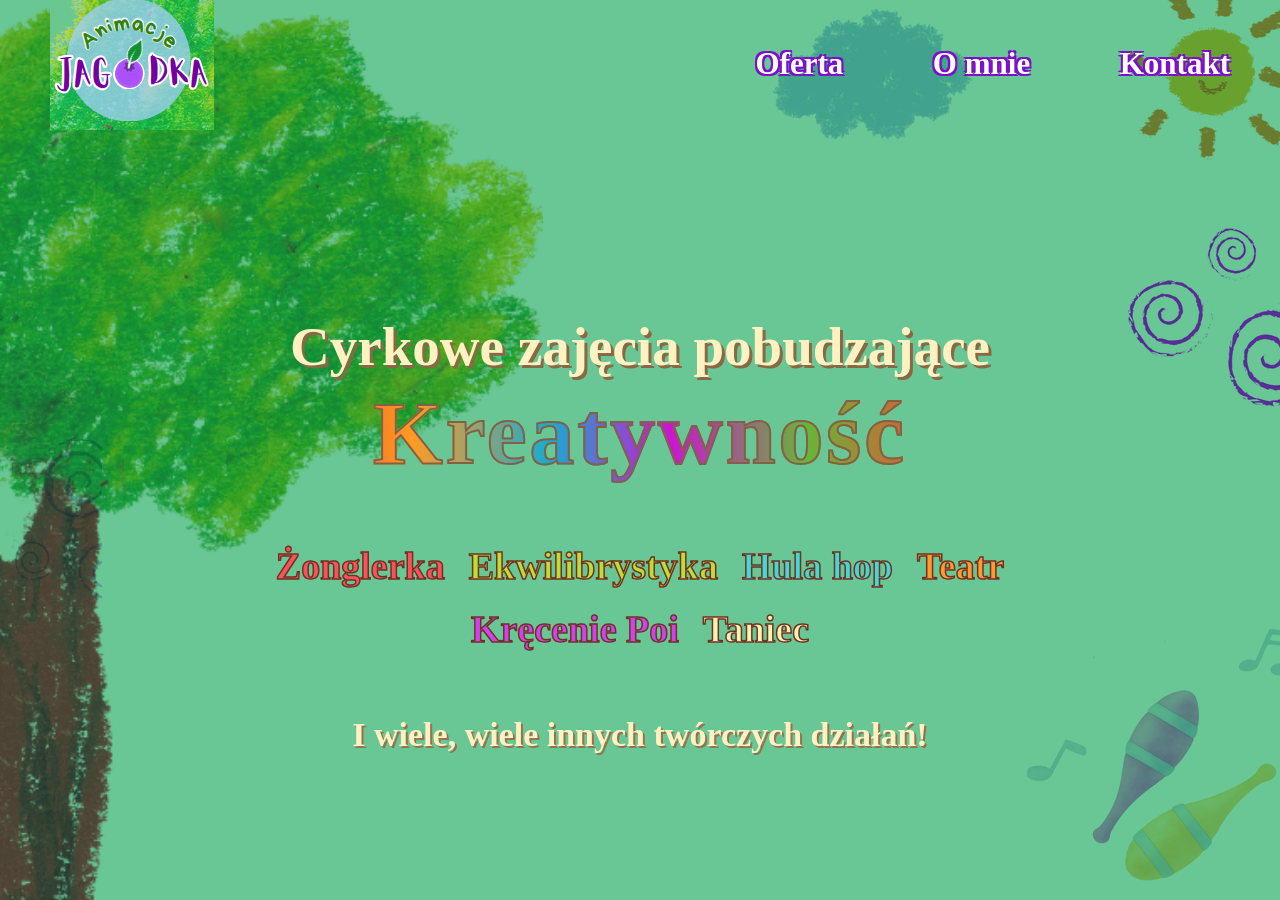
==== commit db8278bf: "wip" ====
--- a/index.html
+++ b/index.html
@@ -22,6 +22,11 @@
 </header>
 <main class="home-hero">
     <img class="tree" src="assets/tree-index.png" alt="" aria-hidden="true">
+    <img class="home-decoration home-cloud" src="assets/cloud-header.png" alt="" aria-hidden="true">
+    <img class="home-decoration home-sun" src="assets/sun-header.png" alt="" aria-hidden="true">
+    <img class="home-decoration home-circles-left" src="assets/circles1-index.png" alt="" aria-hidden="true">
+    <img class="home-decoration home-circles-right" src="assets/circles2-index.png" alt="" aria-hidden="true">
+    <img class="home-decoration home-toys" src="assets/toys-index.png" alt="" aria-hidden="true">
     <div class="home-copy"><p class="home-eyebrow">Cyrkowe zajęcia pobudzające</p>
         <h1>Kreatywność</h1>
         <ul class="home-skills" aria-label="Przykładowe aktywności">
@@ -33,7 +38,6 @@
             <li>Taniec</li>
         </ul>
         <p class="home-more">I wiele, wiele innych twórczych działań!</p></div>
-    <div class="juggling" aria-hidden="true"><i></i><i></i><b></b></div>
 </main>
 </body>
 </html>
--- a/css/styles.css
+++ b/css/styles.css
@@ -94,6 +94,10 @@
 .nav-links a:last-child:before {
     background: #fff02e;
     border-radius: 50%
+}
+
+.home-page .nav-links a:before {
+    display: none
 }
 
 .nav-links a[aria-current=page] {
@@ -191,38 +195,42 @@
     mix-blend-mode: multiply
 }
 
-.juggling {
-    position: absolute;
-    right: 1%;
-    top: 46%;
-    width: 190px;
-    height: 260px
-}
-
-.juggling i {
-    position: absolute;
-    width: 62px;
-    height: 116px;
-    border-radius: 50%;
-    background: repeating-linear-gradient(35deg, #7c55b0 0 22px, #78c5b3 23px 46px);
-    transform: rotate(29deg)
-}
-
-.juggling i:nth-child(2) {
+.home-decoration {
+    position: absolute;
+    z-index: 1;
+    height: auto;
+    mix-blend-mode: multiply;
+    pointer-events: none
+}
+
+.home-cloud {
+    top: 8px;
+    right: 24%;
+    width: 201px
+}
+
+.home-sun {
+    top: -18px;
+    right: -18px;
+    width: 176px
+}
+
+.home-circles-left {
+    left: 0;
+    top: 48%;
+    width: 102px
+}
+
+.home-circles-right {
     right: 0;
-    top: 45px;
-    background: repeating-linear-gradient(-35deg, #c8d55c 0 22px, #e7d55c 23px 46px)
-}
-
-.juggling b {
-    position: absolute;
-    width: 18px;
-    height: 10px;
-    background: #89ced1;
-    transform: rotate(23deg);
-    top: -30px;
-    left: 10px;
-    box-shadow: 66px -43px 0 #89ced1, 116px -4px 0 #89ced1
+    top: 25%;
+    width: 162px
+}
+
+.home-toys {
+    right: 0;
+    bottom: 0;
+    width: min(22vw, 259px)
 }
 
 .about-layout {
@@ -543,9 +551,33 @@
         opacity: .72
     }
 
-    .juggling {
-        opacity: .5;
-        right: -80px
+    .home-cloud {
+        top: 74px;
+        right: 22%;
+        width: 130px
+    }
+
+    .home-sun {
+        top: 68px;
+        right: -28px;
+        width: 120px
+    }
+
+    .home-circles-left {
+        top: 43%;
+        left: -25px;
+        width: 82px
+    }
+
+    .home-circles-right {
+        top: 25%;
+        right: -55px;
+        width: 120px
+    }
+
+    .home-toys {
+        right: -35px;
+        width: 150px
     }
 
     .about-layout {
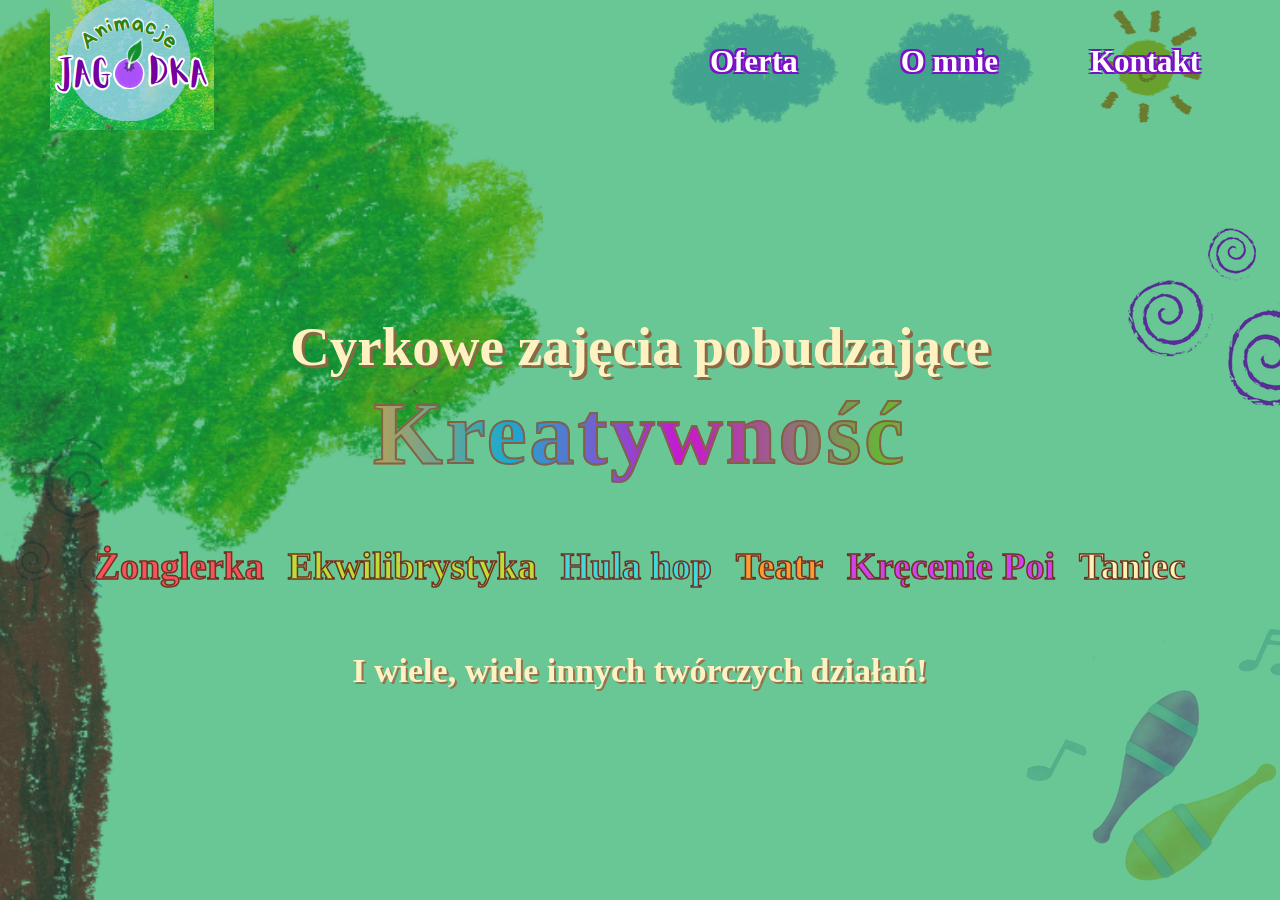
==== commit 6cb2627b: "wip" ====
--- a/index.html
+++ b/index.html
@@ -22,8 +22,6 @@
 </header>
 <main class="home-hero">
     <img class="tree" src="assets/tree-index.png" alt="" aria-hidden="true">
-    <img class="home-decoration home-cloud" src="assets/cloud-header.png" alt="" aria-hidden="true">
-    <img class="home-decoration home-sun" src="assets/sun-header.png" alt="" aria-hidden="true">
     <img class="home-decoration home-circles-left" src="assets/circles1-index.png" alt="" aria-hidden="true">
     <img class="home-decoration home-circles-right" src="assets/circles2-index.png" alt="" aria-hidden="true">
     <img class="home-decoration home-toys" src="assets/toys-index.png" alt="" aria-hidden="true">
--- a/css/styles.css
+++ b/css/styles.css
@@ -100,6 +100,30 @@
     display: none
 }
 
+.home-page .nav-links {
+    gap: clamp(8px, 2vw, 28px);
+    padding-top: 10px
+}
+
+.home-page .nav-links a {
+    display: flex;
+    align-items: center;
+    justify-content: center;
+    width: 170px;
+    height: 115px;
+    padding-bottom: 12px;
+    background-color: var(--green);
+    background-image: url('../assets/cloud-header.png');
+    background-position: center;
+    background-size: contain;
+    background-repeat: no-repeat;
+    background-blend-mode: multiply
+}
+
+.home-page .nav-links a:last-child {
+    background-image: url('../assets/sun-header.png')
+}
+
 .nav-links a[aria-current=page] {
     color: #fff59b
 }
@@ -114,7 +138,7 @@
 .home-copy {
     position: relative;
     z-index: 2;
-    width: min(760px, 100% - 260px);
+    width: min(1100px, calc(100% - 34px));
     margin: 0 auto;
     text-align: center
 }
@@ -203,18 +227,6 @@
     pointer-events: none
 }
 
-.home-cloud {
-    top: 8px;
-    right: 24%;
-    width: 201px
-}
-
-.home-sun {
-    top: -18px;
-    right: -18px;
-    width: 176px
-}
-
 .home-circles-left {
     left: 0;
     top: 48%;
@@ -529,6 +541,18 @@
         display: none
     }
 
+    .home-page .nav-links {
+        gap: 2px;
+        padding-top: 0
+    }
+
+    .home-page .nav-links a {
+        width: 76px;
+        height: 58px;
+        padding: 0 0 5px;
+        background-size: contain
+    }
+
     .home-hero {
         min-height: 100vh;
         padding-top: 170px
@@ -549,18 +573,6 @@
     .tree {
         width: 55%;
         opacity: .72
-    }
-
-    .home-cloud {
-        top: 74px;
-        right: 22%;
-        width: 130px
-    }
-
-    .home-sun {
-        top: 68px;
-        right: -28px;
-        width: 120px
     }
 
     .home-circles-left {
@@ -628,6 +640,11 @@
         font-size: 14px
     }
 
+    .home-page .nav-links a {
+        width: 68px;
+        height: 54px
+    }
+
     .about-layout {
         display: block
     }
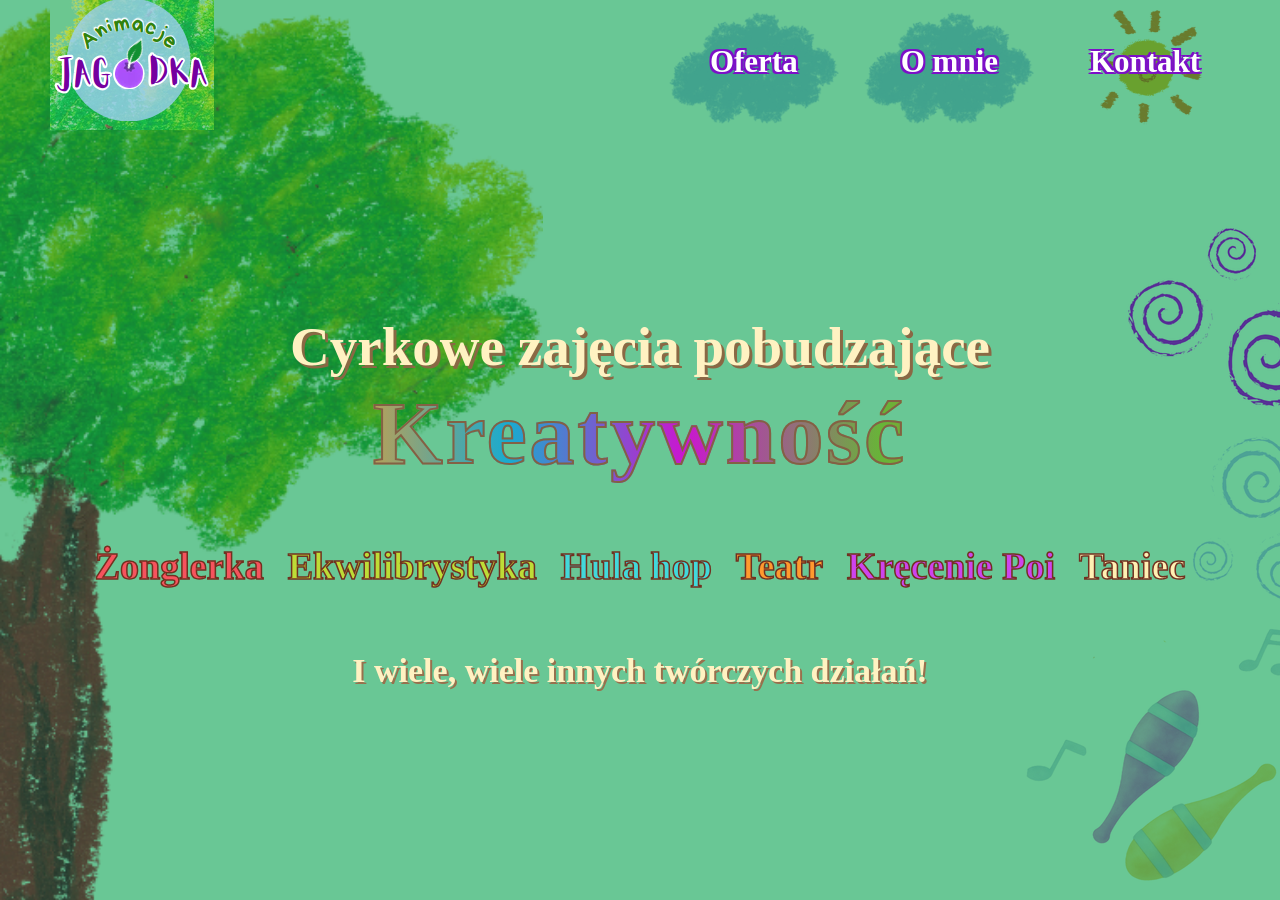
==== commit 24139557: "wip" ====
--- a/index.html
+++ b/index.html
@@ -22,7 +22,7 @@
 </header>
 <main class="home-hero">
     <img class="tree" src="assets/tree-index.png" alt="" aria-hidden="true">
-    <img class="home-decoration home-circles-left" src="assets/circles1-index.png" alt="" aria-hidden="true">
+    <img class="home-decoration home-circles-lower" src="assets/circles1-index.png" alt="" aria-hidden="true">
     <img class="home-decoration home-circles-right" src="assets/circles2-index.png" alt="" aria-hidden="true">
     <img class="home-decoration home-toys" src="assets/toys-index.png" alt="" aria-hidden="true">
     <div class="home-copy"><p class="home-eyebrow">Cyrkowe zajęcia pobudzające</p>
--- a/css/styles.css
+++ b/css/styles.css
@@ -227,8 +227,8 @@
     pointer-events: none
 }
 
-.home-circles-left {
-    left: 0;
+.home-circles-lower {
+    right: 0;
     top: 48%;
     width: 102px
 }
@@ -575,9 +575,9 @@
         opacity: .72
     }
 
-    .home-circles-left {
+    .home-circles-lower {
         top: 43%;
-        left: -25px;
+        right: -25px;
         width: 82px
     }
 
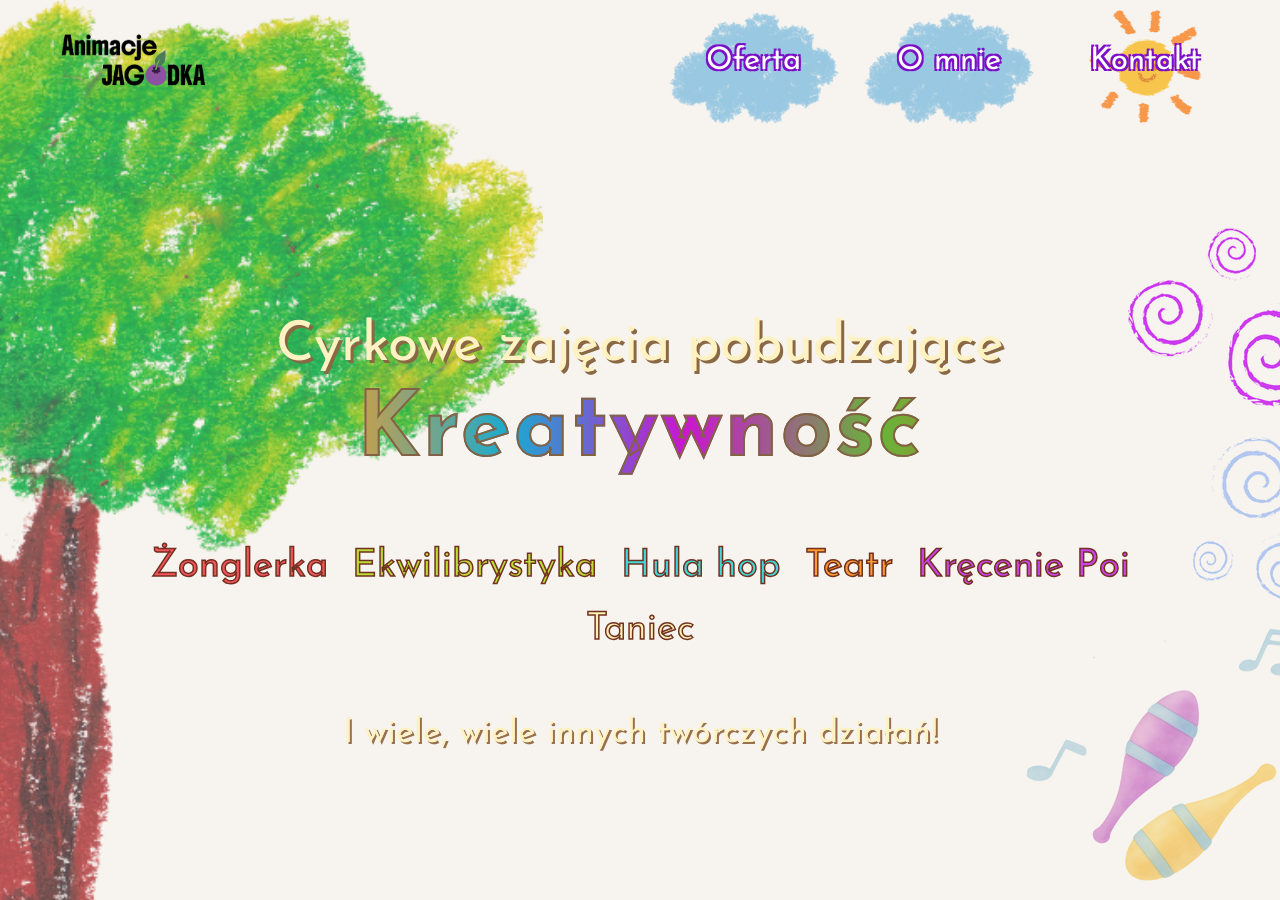
==== commit 874b7e52: "wip" ====
--- a/index.html
+++ b/index.html
@@ -5,6 +5,9 @@
     <meta name="viewport" content="width=device-width,initial-scale=1">
     <title>Animacje Jagódka</title>
     <meta name="description" content="Cyrkowe zajęcia pobudzające kreatywność dzieci.">
+    <link rel="preconnect" href="https://fonts.googleapis.com">
+    <link rel="preconnect" href="https://fonts.gstatic.com" crossorigin>
+    <link href="https://fonts.googleapis.com/css2?family=Josefin+Sans:ital,wght@0,100..700;1,100..700&display=swap" rel="stylesheet">
     <link rel="stylesheet" href="css/styles.css">
 </head>
 <body class="home-page">
--- a/css/styles.css
+++ b/css/styles.css
@@ -5,7 +5,8 @@
     --cream: #fff2c2;
     --purple: #7d0fc8;
     --blue: #167ebd;
-    --ink: #5b351d
+    --ink: #5b351d;
+    --page-background: #f7f4ef
 }
 
 * {
@@ -17,10 +18,12 @@
 }
 
 body {
+    --header-background: var(--page-background);
     margin: 0;
-    font-family: "Comic Sans MS", "Comic Sans", cursive;
+    font-family: "Josefin Sans", sans-serif;
+    font-weight: 400;
     color: #fff;
-    background: var(--green)
+    background: var(--page-background)
 }
 
 a {
@@ -32,7 +35,7 @@
     position: relative;
     z-index: 5;
     height: 150px;
-    background: var(--green);
+    background: var(--page-background);
     pointer-events: none
 }
 
@@ -67,52 +70,25 @@
 
 .nav-links {
     display: flex;
-    gap: clamp(34px, 7vw, 92px);
-    padding-top: 48px
+    gap: clamp(8px, 2vw, 28px);
+    padding-top: 10px
 }
 
 .nav-links a {
     position: relative;
     z-index: 0;
-    color: #fff;
-    font-size: 31px;
-    font-weight: 700;
-    line-height: 1;
-    text-shadow: -2px -2px 0 var(--purple), 2px -2px 0 var(--purple), -2px 2px 0 var(--purple), 2px 2px 0 var(--purple)
-}
-
-.nav-links a:before {
-    content: "";
-    position: absolute;
-    z-index: -1;
-    inset: -17px -27px;
-    background: #addddd;
-    opacity: .85;
-    border-radius: 44% 56% 48% 52%
-}
-
-.nav-links a:last-child:before {
-    background: #fff02e;
-    border-radius: 50%
-}
-
-.home-page .nav-links a:before {
-    display: none
-}
-
-.home-page .nav-links {
-    gap: clamp(8px, 2vw, 28px);
-    padding-top: 10px
-}
-
-.home-page .nav-links a {
     display: flex;
     align-items: center;
     justify-content: center;
     width: 170px;
     height: 115px;
     padding-bottom: 12px;
-    background-color: var(--green);
+    color: #fff;
+    font-size: 31px;
+    font-weight: 400;
+    line-height: 1;
+    text-shadow: -2px -2px 0 var(--purple), 2px -2px 0 var(--purple), -2px 2px 0 var(--purple), 2px 2px 0 var(--purple);
+    background-color: var(--header-background);
     background-image: url('../assets/cloud-header.png');
     background-position: center;
     background-size: contain;
@@ -120,7 +96,15 @@
     background-blend-mode: multiply
 }
 
-.home-page .nav-links a:last-child {
+.nav-links a:before {
+    display: none
+}
+
+.nav-links a:last-child:before {
+    display: none
+}
+
+.nav-links a:last-child {
     background-image: url('../assets/sun-header.png')
 }
 
@@ -148,7 +132,7 @@
     color: var(--cream);
     font-size: clamp(32px, 4.3vw, 58px);
     line-height: 1.2;
-    font-weight: 700;
+    font-weight: 400;
     text-shadow: 3px 3px #8a6844
 }
 
@@ -173,7 +157,7 @@
     list-style: none;
     font-size: clamp(23px, 3vw, 38px);
     line-height: 1.1;
-    font-weight: 700
+    font-weight: 400
 }
 
 .home-skills li {
@@ -205,7 +189,7 @@
     margin: 65px 0 30px;
     color: var(--cream);
     font-size: clamp(21px, 2.7vw, 34px);
-    font-weight: 700;
+    font-weight: 400;
     text-shadow: 2px 2px #98704d
 }
 
@@ -249,7 +233,7 @@
     min-height: 100vh;
     display: grid;
     grid-template-columns:41% 59%;
-    background: var(--red)
+    background: var(--page-background)
 }
 
 .about-photo {
@@ -264,7 +248,8 @@
     flex-direction: column;
     align-items: center;
     justify-content: center;
-    text-align: center
+    text-align: center;
+    color: var(--ink)
 }
 
 .about-copy h1, .contact-content h1 {
@@ -278,7 +263,7 @@
     max-width: 590px;
     margin: 0;
     font-size: clamp(18px, 2vw, 27px);
-    font-weight: 700;
+    font-weight: 400;
     line-height: 1.47
 }
 
@@ -309,7 +294,8 @@
 }
 
 .offer-page, .contact-page {
-    background: var(--orange)
+    --header-background: var(--page-background);
+    background: var(--page-background)
 }
 
 .offer-content {
@@ -317,6 +303,7 @@
     min-height: 100vh;
     margin: auto;
     padding: 42px 13px 30px;
+    color: var(--ink);
     text-align: center
 }
 
@@ -351,14 +338,14 @@
 .offer-details p {
     margin: 0;
     font-size: 17px;
-    font-weight: 700;
+    font-weight: 400;
     line-height: 1.45
 }
 
 .benefits {
     margin: 35px -13px -30px;
     padding: 1px 13px 20px;
-    background: rgba(255, 190, 85, .75)
+    background: transparent
 }
 
 .benefits > h3 {
@@ -377,7 +364,7 @@
     margin: 0 auto 26px;
     max-width: 640px;
     font-size: 16px;
-    font-weight: 700;
+    font-weight: 400;
     line-height: 1.45
 }
 
@@ -429,7 +416,7 @@
     margin: 8px 20px 0;
     color: #79512d;
     font-size: 14px;
-    font-weight: 700;
+    font-weight: 400;
     text-align: center
 }
 
@@ -448,7 +435,7 @@
 .contact-content address {
     display: grid;
     gap: 25px;
-    font: normal 700 clamp(20px, 3vw, 31px)/1.2 Arial, sans-serif;
+    font: normal 400 clamp(20px, 3vw, 31px)/1.2 "Josefin Sans", sans-serif;
     color: #111
 }
 
@@ -460,7 +447,7 @@
 
 .contact-content address span {
     color: #fff;
-    font: 44px/.5 "Comic Sans MS", cursive;
+    font: 400 44px/.5 "Josefin Sans", sans-serif;
     text-shadow: 1px 1px #4ebadb;
     vertical-align: -6px
 }
@@ -491,7 +478,7 @@
     top: -40px;
     left: -28px;
     color: #c64d59;
-    font: 68px/1 sans-serif
+    font: 400 68px/1 "Josefin Sans", sans-serif
 }
 
 .flowers i:last-child {
@@ -509,7 +496,7 @@
     .site-header {
         position: relative;
         height: 81px;
-        background: rgba(76, 177, 126, .95)
+        background: var(--page-background)
     }
 
     .home-page .site-header {
@@ -541,12 +528,12 @@
         display: none
     }
 
-    .home-page .nav-links {
+    .nav-links {
         gap: 2px;
         padding-top: 0
     }
 
-    .home-page .nav-links a {
+    .nav-links a {
         width: 76px;
         height: 58px;
         padding: 0 0 5px;
@@ -640,7 +627,7 @@
         font-size: 14px
     }
 
-    .home-page .nav-links a {
+    .nav-links a {
         width: 68px;
         height: 54px
     }
